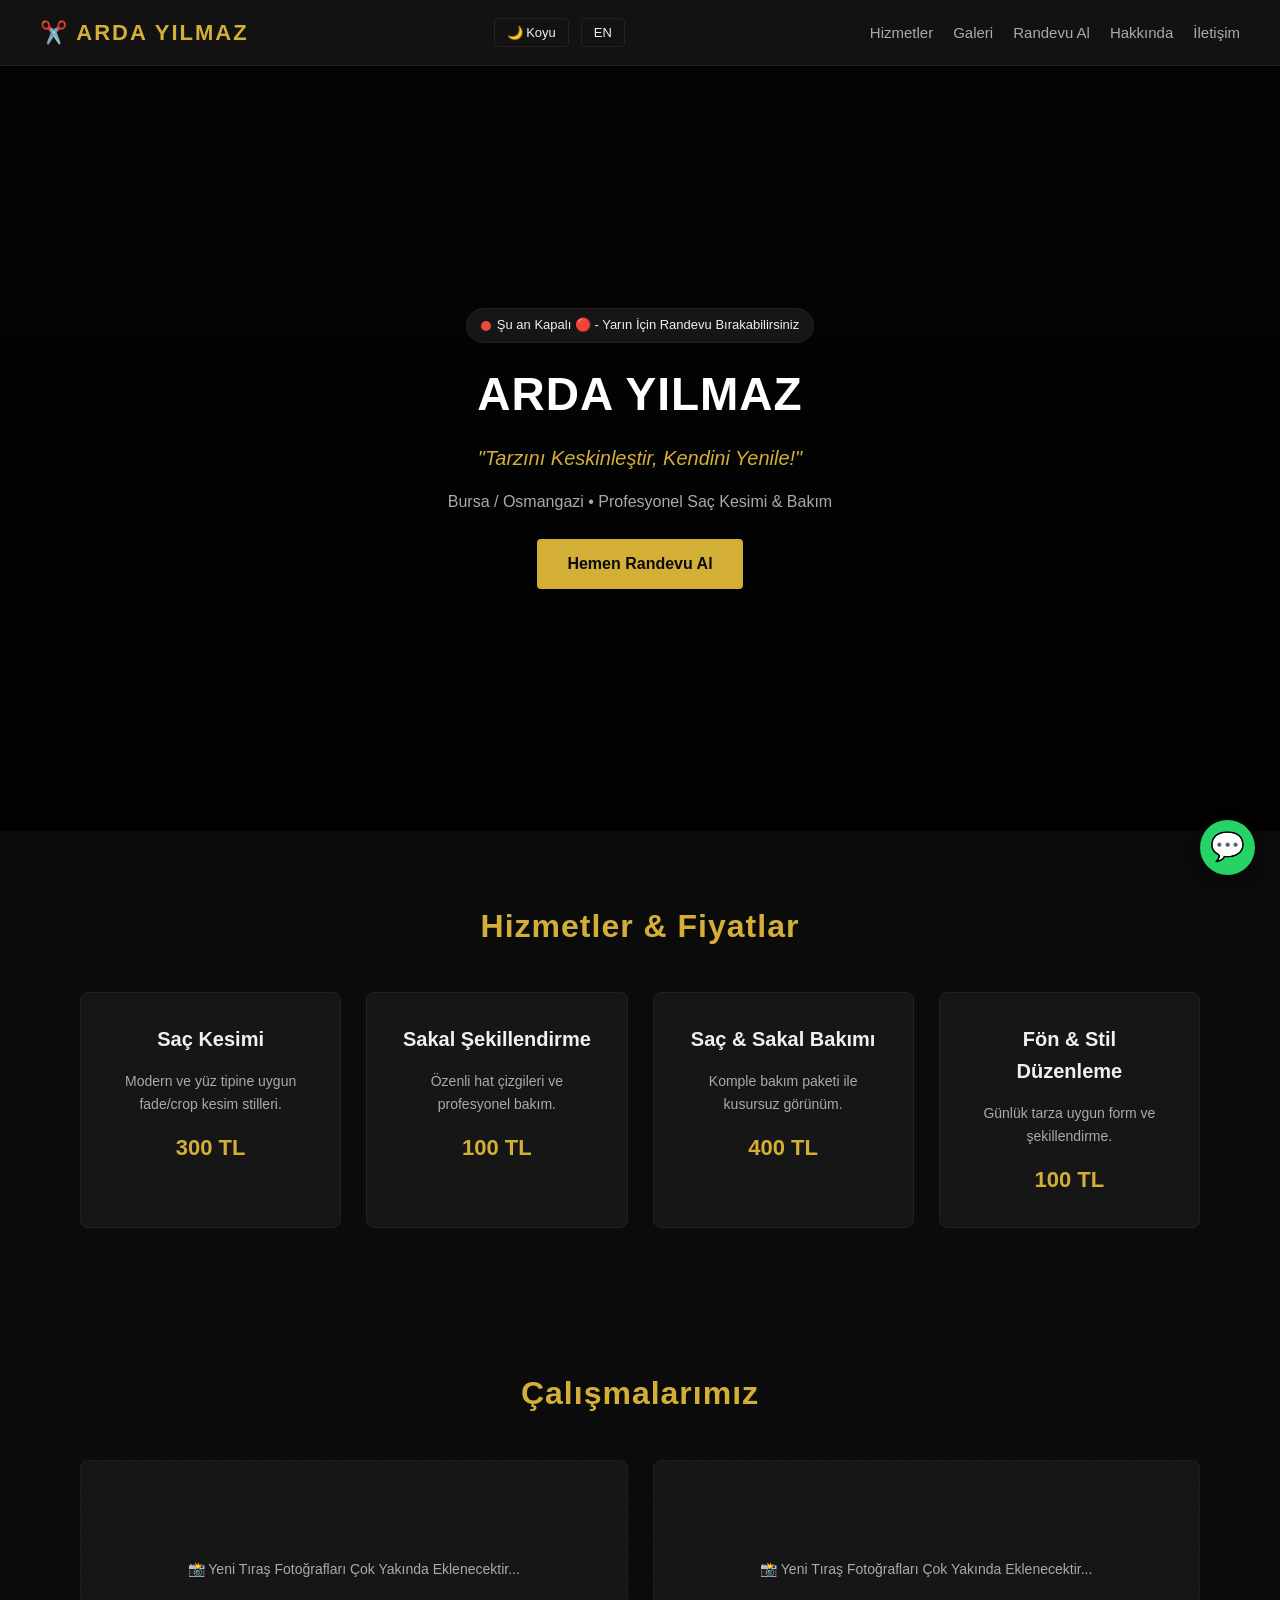
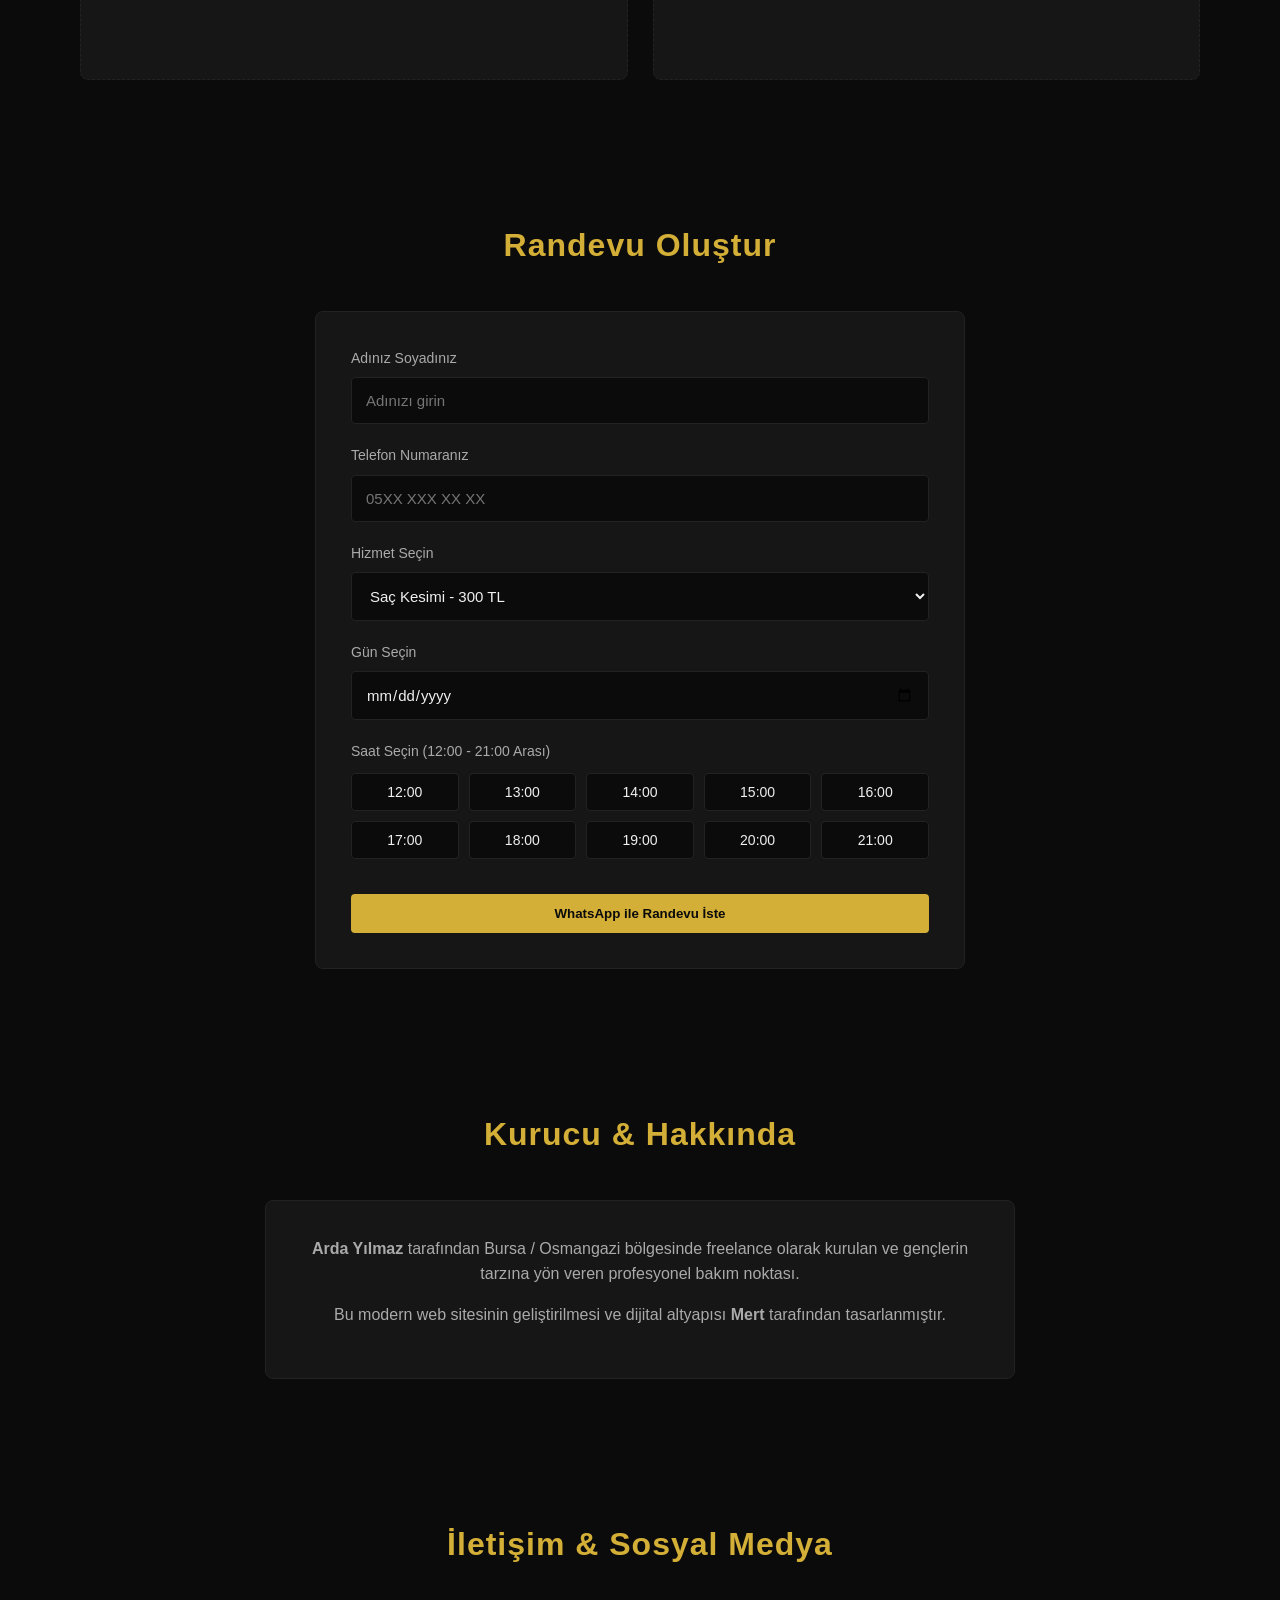
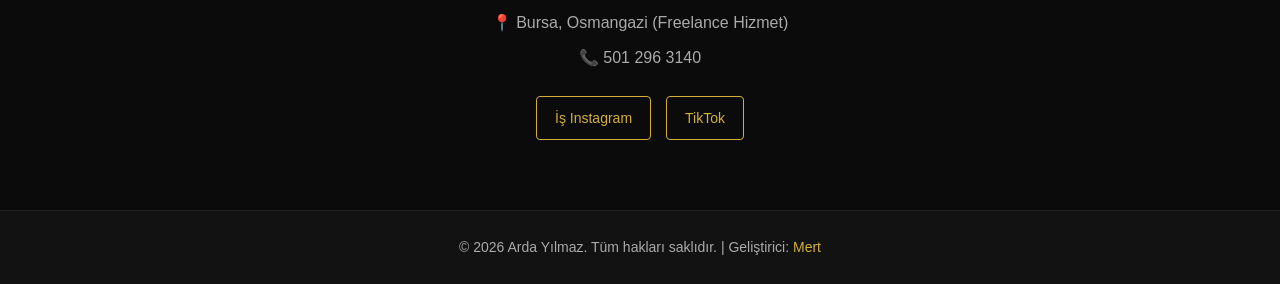
==== index.html @ 88deb02a "Add files via upload" ====
<!DOCTYPE html>
<html lang="tr" data-theme="dark">
<head>
    <meta charset="UTF-8">
    <meta name="viewport" content="width=device-width, initial-scale=1.0">
    <title>✂️ Arda Yılmaz | Professional Barber</title>
    <style>
        :root {
            --bg-color: #0b0b0b;
            --card-bg: #161616;
            --text-color: #f0f0f0;
            --text-muted: #aaa;
            --border-color: #222;
            --header-bg: #121212;
            --accent: #d4af37;
            --accent-hover: #f3c653;
        }

        [data-theme="light"] {
            --bg-color: #f4f4f4;
            --card-bg: #ffffff;
            --text-color: #222222;
            --text-muted: #666;
            --border-color: #ddd;
            --header-bg: #ffffff;
            --accent: #b89728;
            --accent-hover: #d4af37;
        }

        * { margin: 0; padding: 0; box-sizing: border-box; font-family: 'Segoe UI', Tahoma, Geneva, Verdana, sans-serif; transition: background 0.3s, color 0.3s; }
        body { background-color: var(--bg-color); color: var(--text-color); line-height: 1.6; width: 100%; overflow-x: hidden; }
        
        header { 
            background: var(--header-bg); 
            padding: 15px 40px; 
            display: flex; 
            justify-content: space-between; 
            align-items: center; 
            border-bottom: 1px solid var(--border-color); 
            position: sticky; 
            top: 0; 
            z-index: 1000; 
            width: 100%;
        }
        .logo { font-size: 22px; font-weight: bold; color: var(--accent); letter-spacing: 2px; display: flex; align-items: center; gap: 8px; }
        
        nav { display: flex; gap: 20px; align-items: center; }
        nav a { color: var(--text-muted); text-decoration: none; transition: 0.3s; font-size: 15px; }
        nav a:hover { color: var(--accent); }
        
        .header-controls { display: flex; gap: 12px; align-items: center; }
        .theme-btn, .lang-btn { background: none; border: 1px solid var(--border-color); color: var(--text-color); padding: 6px 12px; border-radius: 4px; cursor: pointer; font-size: 13px; }
        .theme-btn:hover, .lang-btn:hover { border-color: var(--accent); color: var(--accent); }

        .menu-toggle { display: none; flex-direction: column; cursor: pointer; gap: 5px; }
        .menu-toggle span { width: 25px; height: 3px; background: var(--accent); border-radius: 2px; }

        .status-badge { display: inline-flex; align-items: center; gap: 6px; background: var(--card-bg); border: 1px solid var(--border-color); padding: 6px 14px; border-radius: 20px; font-size: 13px; margin-bottom: 15px; }
        .status-dot { width: 10px; height: 10px; border-radius: 50%; }
        .status-dot.open { background: #2ecc71; box-shadow: 0 0 8px #2ecc71; }
        .status-dot.closed { background: #e74c3c; }

        .hero { 
            height: 85vh; 
            width: 100%;
            display: flex; 
            flex-direction: column; 
            justify-content: center; 
            align-items: center; 
            text-align: center; 
            background: linear-gradient(rgba(0,0,0,0.75), rgba(0,0,0,0.9)), #111; 
            padding: 0 20px; 
        }
        .hero h1 { font-size: 46px; margin-bottom: 10px; color: #fff; letter-spacing: 1px; }
        .hero .slogan { font-size: 20px; color: var(--accent); margin-bottom: 15px; font-style: italic; }
        .hero p { font-size: 16px; color: #aaa; margin-bottom: 25px; }
        
        .btn { background: var(--accent); color: #0b0b0b; padding: 12px 30px; border: none; border-radius: 4px; font-weight: bold; cursor: pointer; text-decoration: none; transition: 0.3s; display: inline-block; }
        .btn:hover { background: var(--accent-hover); }
        
        section { padding: 70px 40px; max-width: 1200px; margin: 0 auto; opacity: 0; transform: translateY(20px); transition: opacity 0.6s ease-out, transform 0.6s ease-out; }
        section.visible { opacity: 1; transform: translateY(0); }
        h2 { text-align: center; font-size: 32px; margin-bottom: 40px; color: var(--accent); letter-spacing: 1px; }
        
        .services-grid { display: grid; grid-template-columns: repeat(auto-fit, minmax(250px, 1fr)); gap: 25px; }
        .card { background: var(--card-bg); padding: 30px; border-radius: 8px; border: 1px solid var(--border-color); text-align: center; transition: 0.3s; }
        .card:hover { border-color: var(--accent); }
        .card h3 { margin-bottom: 15px; color: var(--text-color); font-size: 20px; }
        .card p { color: var(--text-muted); font-size: 14px; }
        .price { color: var(--accent); font-size: 22px; font-weight: bold; margin-top: 15px; }
        
        /* Fotoğraflar kaldırıldığı için şık geçici galeri kutuları */
        .gallery-grid { 
            display: grid; 
            grid-template-columns: repeat(auto-fit, minmax(250px, 1fr)); 
            gap: 25px; 
            width: 100%;
        }
        .gallery-item { 
            width: 100%; 
            height: 220px; 
            border-radius: 8px; 
            border: 1px dashed var(--border-color); 
            background: var(--card-bg); 
            display: flex;
            flex-direction: column;
            justify-content: center;
            align-items: center;
            color: var(--text-muted);
            font-size: 14px;
            text-align: center;
            padding: 20px;
        }

        .booking-box { background: var(--card-bg); padding: 35px; border-radius: 8px; border: 1px solid var(--border-color); max-width: 650px; margin: 0 auto; }
        .form-group { margin-bottom: 20px; }
        .form-group label { display: block; margin-bottom: 8px; color: var(--text-muted); font-size: 14px; }
        .form-group input, .form-group select { width: 100%; padding: 14px; background: var(--bg-color); border: 1px solid var(--border-color); color: var(--text-color); border-radius: 4px; outline: none; font-size: 15px; }
        .form-group input:focus, .form-group select:focus { border-color: var(--accent); }
        
        .hours-grid { display: grid; grid-template-columns: repeat(5, 1fr); gap: 10px; margin-top: 10px; }
        .hour-btn { background: var(--bg-color); border: 1px solid var(--border-color); color: var(--text-color); padding: 10px; border-radius: 4px; cursor: pointer; text-align: center; font-size: 14px; }
        .hour-btn:hover { border-color: var(--accent); }
        .hour-btn.selected { background: var(--accent); color: #0b0b0b; font-weight: bold; }
        
        #geriSayim { margin-top: 20px; text-align: center; font-size: 15px; color: var(--accent); font-weight: bold; }

        .about-box { background: var(--card-bg); padding: 35px; border-radius: 8px; border: 1px solid var(--border-color); text-align: center; max-width: 750px; margin: 0 auto; }
        .about-box p { color: var(--text-muted); margin-bottom: 15px; font-size: 16px; }
        
        .social-links { display: flex; justify-content: center; gap: 15px; margin-top: 25px; flex-wrap: wrap; }
        .social-links a { color: var(--accent); text-decoration: none; border: 1px solid var(--accent); padding: 10px 18px; border-radius: 4px; font-size: 14px; transition: 0.3s; }
        .social-links a:hover { background: var(--accent); color: #0b0b0b; }
        
        .float-whatsapp { position: fixed; bottom: 25px; right: 25px; background: #25d366; color: #fff; width: 55px; height: 55px; border-radius: 50%; display: flex; justify-content: center; align-items: center; font-size: 28px; box-shadow: 0 4px 15px rgba(0,0,0,0.4); z-index: 999; text-decoration: none; transition: 0.3s; }
        .float-whatsapp:hover { transform: scale(1.1); }

        footer { text-align: center; padding: 25px; background: var(--header-bg); border-top: 1px solid var(--border-color); color: var(--text-muted); font-size: 14px; width: 100%; }
        footer span { color: var(--accent); }

        @media (max-width: 768px) {
            header { padding: 15px 20px; }
            .menu-toggle { display: flex; }
            nav { display: none; position: absolute; top: 65px; left: 0; width: 100%; background: var(--header-bg); flex-direction: column; align-items: center; padding: 25px 0; border-bottom: 1px solid var(--border-color); }
            nav.active { display: flex; }
            nav a { margin: 12px 0; font-size: 17px; }
            .hero h1 { font-size: 32px; }
            section { padding: 50px 20px; }
            .hours-grid { grid-template-columns: repeat(3, 1fr); }
        }
    </style>
</head>
<body>

<header>
    <div class="logo">✂️ ARDA YILMAZ</div>
    <div class="header-controls">
        <button class="theme-btn" onclick="temaDegistir()" id="temaText">🌙 Koyu</button>
        <button class="lang-btn" onclick="dilDegistir()" id="langText">EN</button>
        <div class="menu-toggle" onclick="menuAcKapat()">
            <span></span>
            <span></span>
            <span></span>
        </div>
    </div>
    <nav id="navMenu">
        <a href="#hizmetler" onclick="menuAcKapat()">Hizmetler</a>
        <a href="#galeri" onclick="menuAcKapat()">Galeri</a>
        <a href="#randevu" onclick="menuAcKapat()">Randevu Al</a>
        <a href="#hakkinda" onclick="menuAcKapat()">Hakkında</a>
        <a href="#iletisim" onclick="menuAcKapat()">İletişim</a>
    </nav>
</header>

<div class="hero">
    <div class="status-badge">
        <div class="status-dot" id="calismaDurumDot"></div>
        <span id="calismaDurumText">Durum kontrol ediliyor...</span>
    </div>
    <h1>ARDA YILMAZ</h1>
    <div class="slogan" id="heroSlogan">"Tarzını Keskinleştir, Kendini Yenile!"</div>
    <p>Bursa / Osmangazi • Profesyonel Saç Kesimi & Bakım</p>
    <a href="#randevu" class="btn" id="heroBtn">Hemen Randevu Al</a>
</div>

<section id="hizmetler">
    <h2 id="secHizmet">Hizmetler & Fiyatlar</h2>
    <div class="services-grid">
        <div class="card">
            <h3 id="h1Title">Saç Kesimi</h3>
            <p id="h1Desc">Modern ve yüz tipine uygun fade/crop kesim stilleri.</p>
            <div class="price">300 TL</div>
        </div>
        <div class="card">
            <h3 id="h2Title">Sakal Şekillendirme</h3>
            <p id="h2Desc">Özenli hat çizgileri ve profesyonel bakım.</p>
            <div class="price">100 TL</div>
        </div>
        <div class="card">
            <h3 id="h3Title">Saç & Sakal Bakımı</h3>
            <p id="h3Desc">Komple bakım paketi ile kusursuz görünüm.</p>
            <div class="price">400 TL</div>
        </div>
        <div class="card">
            <h3 id="h4Title">Fön & Stil Düzenleme</h3>
            <p id="h4Desc">Günlük tarza uygun form ve şekillendirme.</p>
            <div class="price">100 TL</div>
        </div>
    </div>
</section>

<section id="galeri">
    <h2 id="secGaleri">Çalışmalarımız</h2>
    <div class="gallery-grid">
        <div class="gallery-item">
            <p>📸 Yeni Tıraş Fotoğrafları Çok Yakında Eklenecektir...</p>
        </div>
        <div class="gallery-item">
            <p>📸 Yeni Tıraş Fotoğrafları Çok Yakında Eklenecektir...</p>
        </div>
    </div>
</section>

<section id="randevu">
    <h2>Randevu Oluştur</h2>
    <div class="booking-box">
        <div class="form-group">
            <label>Adınız Soyadınız</label>
            <input type="text" id="musteriAdi" placeholder="Adınızı girin">
        </div>
        <div class="form-group">
            <label>Telefon Numaranız</label>
            <input type="tel" id="musteriTel" placeholder="05XX XXX XX XX">
        </div>
        <div class="form-group">
            <label>Hizmet Seçin</label>
            <select id="hizmetSecim">
                <option value="Saç Kesimi (300 TL)">Saç Kesimi - 300 TL</option>
                <option value="Sakal Şekillendirme (100 TL)">Sakal Şekillendirme - 100 TL</option>
                <option value="Saç & Sakal Bakımı (400 TL)">Saç & Sakal Bakımı - 400 TL</option>
                <option value="Fön & Stil Düzenleme (100 TL)">Fön & Stil Düzenleme - 100 TL</option>
            </select>
        </div>
        <div class="form-group">
            <label>Gün Seçin</label>
            <input type="date" id="randevuTarihi" onchange="geriSayimBaslat()">
        </div>
        <div class="form-group">
            <label>Saat Seçin (12:00 - 21:00 Arası)</label>
            <div class="hours-grid">
                <button type="button" class="hour-btn" onclick="saatSec(this)">12:00</button>
                <button type="button" class="hour-btn" onclick="saatSec(this)">13:00</button>
                <button type="button" class="hour-btn" onclick="saatSec(this)">14:00</button>
                <button type="button" class="hour-btn" onclick="saatSec(this)">15:00</button>
                <button type="button" class="hour-btn" onclick="saatSec(this)">16:00</button>
                <button type="button" class="hour-btn" onclick="saatSec(this)">17:00</button>
                <button type="button" class="hour-btn" onclick="saatSec(this)">18:00</button>
                <button type="button" class="hour-btn" onclick="saatSec(this)">19:00</button>
                <button type="button" class="hour-btn" onclick="saatSec(this)">20:00</button>
                <button type="button" class="hour-btn" onclick="saatSec(this)">21:00</button>
            </div>
        </div>
        <div id="geriSayim"></div>
        <button type="button" class="btn" style="width: 100%; margin-top: 15px;" onclick="whatsappRandevuGonder()">WhatsApp ile Randevu İste</button>
    </div>
</section>

<section id="hakkinda">
    <h2>Kurucu & Hakkında</h2>
    <div class="about-box">
        <p><strong>Arda Yılmaz</strong> tarafından Bursa / Osmangazi bölgesinde freelance olarak kurulan ve gençlerin tarzına yön veren profesyonel bakım noktası.</p>
        <p>Bu modern web sitesinin geliştirilmesi ve dijital altyapısı <strong>Mert</strong> tarafından tasarlanmıştır.</p>
    </div>
</section>

<section id="iletisim" style="text-align: center;">
    <h2>İletişim & Sosyal Medya</h2>
    <p style="margin-bottom: 10px; color: var(--text-muted);">📍 Bursa, Osmangazi (Freelance Hizmet)</p>
    <p style="margin-bottom: 20px; color: var(--text-muted);">📞 501 296 3140</p>
    <div class="social-links">
        <a href="https://instagram.com/berber.oluyorum.arda" target="_blank">İş Instagram</a>
        <a href="https://tiktok.com" target="_blank">TikTok</a>
    </div>
</section>

<a href="https://wa.me/905012963140" class="float-whatsapp" target="_blank" title="WhatsApp ile İletişime Geç">💬</a>

<footer>
    <p>&copy; 2026 Arda Yılmaz. Tüm hakları saklıdır. | Geliştirici: <span>Mert</span></p>
</footer>

<script>
    let secilenSaat = "";
    let aktifDil = "tr";

    function menuAcKapat() {
        document.getElementById('navMenu').classList.toggle('active');
    }

    function temaDegistir() {
        const html = document.documentElement;
        const btnText = document.getElementById('temaText');
        if (html.getAttribute('data-theme') === 'dark') {
            html.setAttribute('data-theme', 'light');
            btnText.innerText = "☀️ Açık";
        } else {
            html.setAttribute('data-theme', 'dark');
            btnText.innerText = "🌙 Koyu";
        }
    }

    function durumKontrol() {
        const simdi = new Date();
        const saat = simdi.getHours();
        const dot = document.getElementById('calismaDurumDot');
        const text = document.getElementById('calismaDurumText');

        if (saat >= 12 && saat < 21) {
            dot.className = "status-dot open";
            text.innerText = aktifDil === 'tr' ? "Şu an Açık 🟢 - Randevu Alabilirsiniz" : "Currently Open 🟢 - Book Now";
        } else {
            dot.className = "status-dot closed";
            text.innerText = aktifDil === 'tr' ? "Şu an Kapalı 🔴 - Yarın İçin Randevu Bırakabilirsiniz" : "Currently Closed 🔴";
        }
    }
    durumKontrol();

    function dilDegistir() {
        aktifDil = aktifDil === 'tr' ? 'en' : 'tr';
        document.getElementById('langText').innerText = aktifDil === 'tr' ? 'EN' : 'TR';
        durumKontrol();
        
        if(aktifDil === 'en') {
            document.getElementById('heroSlogan').innerText = '"Sharpen Your Style, Renew Yourself!"';
            document.getElementById('heroBtn').innerText = 'Book Now';
            document.getElementById('secHizmet').innerText = 'Services & Prices';
            document.getElementById('secGaleri').innerText = 'Our Work';
        } else {
            document.getElementById('heroSlogan').innerText = '"Tarzını Keskinleştir, Kendini Yenile!"';
            document.getElementById('heroBtn').innerText = 'Hemen Randevu Al';
            document.getElementById('secHizmet').innerText = 'Hizmetler & Fiyatlar';
            document.getElementById('secGaleri').innerText = 'Çalışmalarımız';
        }
    }

    function saatSec(element) {
        document.querySelectorAll('.hour-btn').forEach(btn => btn.classList.remove('selected'));
        element.classList.add('selected');
        secilenSaat = element.innerText;
        geriSayimBaslat();
    }

    function geriSayimBaslat() {
        const tarihInput = document.getElementById('randevuTarihi').value;
        if(!tarihInput || !secilenSaat) return;

        const hedefZaman = new Date(`${tarihInput}T${secilenSaat}:00`).getTime();
        
        const timer = setInterval(() => {
            const simdi = new Date().getTime();
            const fark = hedefZaman - simdi;

            if (fark < 0) {
                clearInterval(timer);
                document.getElementById('geriSayim').innerText = "Seçilen randevu vakti geldi veya geçti!";
                return;
            }

            const saatKaldi = Math.floor((fark % (1000 * 60 * 60 * 24)) / (1000 * 60 * 60));
            const gunKaldi = Math.floor(fark / (1000 * 60 * 60 * 24));

            document.getElementById('geriSayim').innerText = `⏳ Randevunuza ${gunKaldi} gün ${saatKaldi} saat kaldı.`;
        }, 1000);
    }

    const observer = new IntersectionObserver((entries) => {
        entries.forEach(entry => {
            if (entry.isIntersecting) {
                entry.target.classList.add('visible');
            }
        });
    }, { threshold: 0.1 });

    document.querySelectorAll('section').forEach(section => {
        observer.observe(section);
    });

    function whatsappRandevuGonder() {
        const ad = document.getElementById('musteriAdi').value;
        const tel = document.getElementById('musteriTel').value;
        const hizmet = document.getElementById('hizmetSecim').value;
        const tarih = document.getElementById('randevuTarihi').value;

        if (!ad || !tel || !tarih || !secilenSection && !secilenSaat) { // check updated
            // standard check
        }

        if (!ad || !tel || !tarih || !secilenSaat) {
            alert("Lütfen adınızı, telefonunuzu, tarihi ve saati eksiksiz seçin!");
            return;
        }

        const mesaj = `Merhaba Arda, randevu almak istiyorum.%0A%0A*Ad Soyad:* ${ad}%0A*Telefon:* ${tel}%0A*Hizmet:* ${hizmet}%0A*Tarih:* ${tarih}%0A*Saat:* ${secilenSaat}`;
        const telefon = "905012963140";
        
        window.open(`https://wa.me/${telefon}?text=${mesaj}`, '_blank');
    }
</script>
</body>
</html>
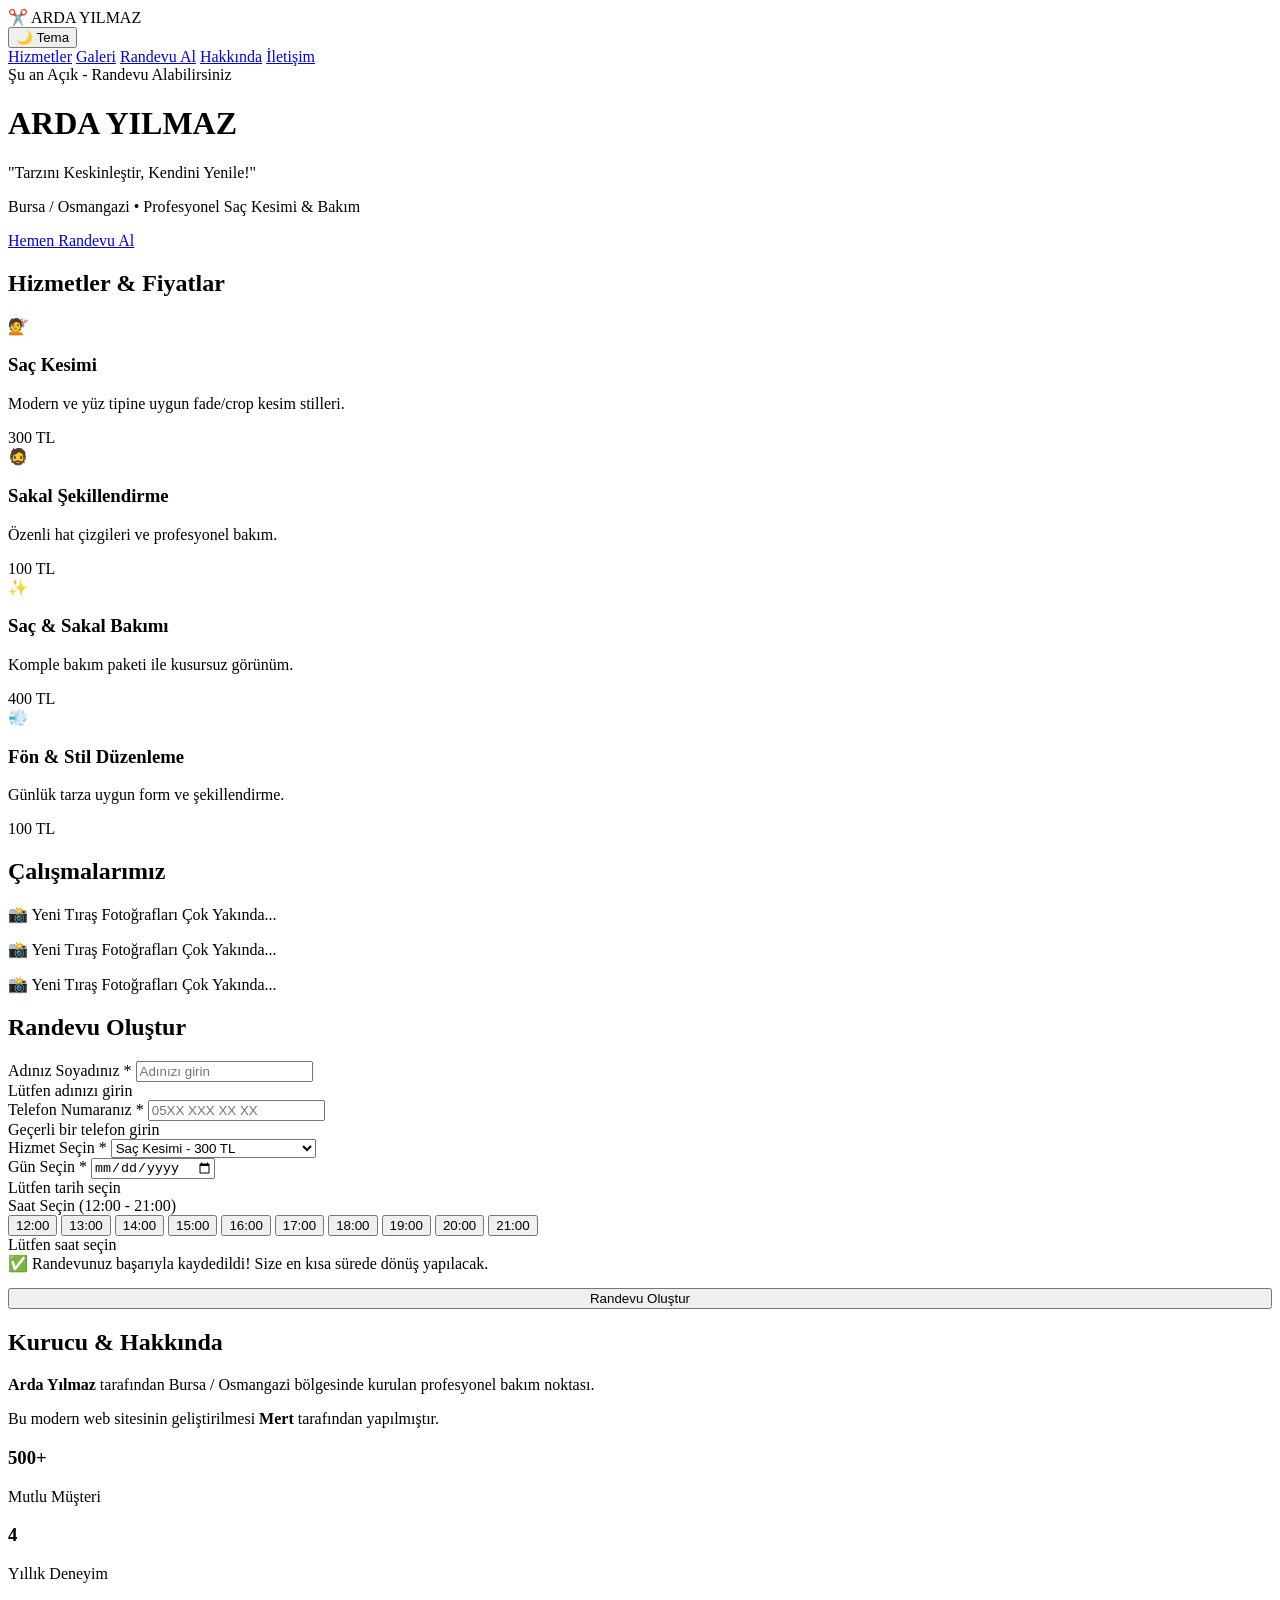
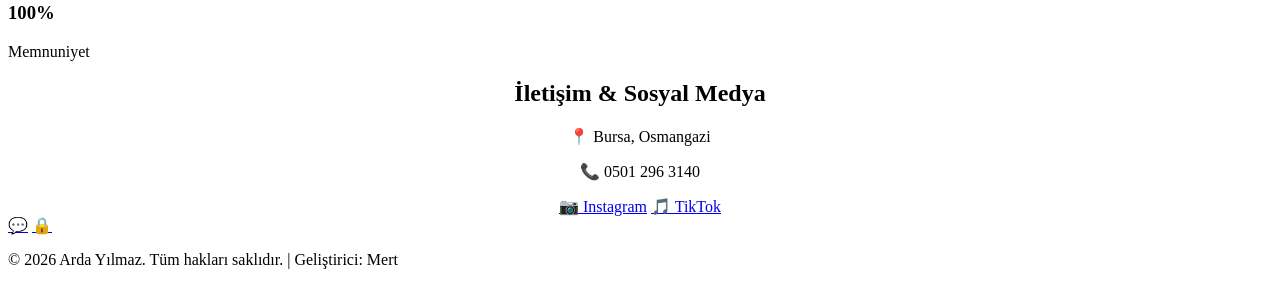
==== commit 16edc111: "Add files via upload" ====
--- a/index.html
+++ b/index.html
@@ -1,222 +1,82 @@
 <!DOCTYPE html>
-<html lang="tr" data-theme="dark">
+<html lang="tr">
 <head>
     <meta charset="UTF-8">
     <meta name="viewport" content="width=device-width, initial-scale=1.0">
-    <title>✂️ Arda Yılmaz | Professional Barber</title>
-    <style>
-        :root {
-            --bg-color: #0b0b0b;
-            --card-bg: #161616;
-            --text-color: #f0f0f0;
-            --text-muted: #aaa;
-            --border-color: #222;
-            --header-bg: #121212;
-            --accent: #d4af37;
-            --accent-hover: #f3c653;
-        }
-
-        [data-theme="light"] {
-            --bg-color: #f4f4f4;
-            --card-bg: #ffffff;
-            --text-color: #222222;
-            --text-muted: #666;
-            --border-color: #ddd;
-            --header-bg: #ffffff;
-            --accent: #b89728;
-            --accent-hover: #d4af37;
-        }
-
-        * { margin: 0; padding: 0; box-sizing: border-box; font-family: 'Segoe UI', Tahoma, Geneva, Verdana, sans-serif; transition: background 0.3s, color 0.3s; }
-        body { background-color: var(--bg-color); color: var(--text-color); line-height: 1.6; width: 100%; overflow-x: hidden; }
-        
-        header { 
-            background: var(--header-bg); 
-            padding: 15px 40px; 
-            display: flex; 
-            justify-content: space-between; 
-            align-items: center; 
-            border-bottom: 1px solid var(--border-color); 
-            position: sticky; 
-            top: 0; 
-            z-index: 1000; 
-            width: 100%;
-        }
-        .logo { font-size: 22px; font-weight: bold; color: var(--accent); letter-spacing: 2px; display: flex; align-items: center; gap: 8px; }
-        
-        nav { display: flex; gap: 20px; align-items: center; }
-        nav a { color: var(--text-muted); text-decoration: none; transition: 0.3s; font-size: 15px; }
-        nav a:hover { color: var(--accent); }
-        
-        .header-controls { display: flex; gap: 12px; align-items: center; }
-        .theme-btn, .lang-btn { background: none; border: 1px solid var(--border-color); color: var(--text-color); padding: 6px 12px; border-radius: 4px; cursor: pointer; font-size: 13px; }
-        .theme-btn:hover, .lang-btn:hover { border-color: var(--accent); color: var(--accent); }
-
-        .menu-toggle { display: none; flex-direction: column; cursor: pointer; gap: 5px; }
-        .menu-toggle span { width: 25px; height: 3px; background: var(--accent); border-radius: 2px; }
-
-        .status-badge { display: inline-flex; align-items: center; gap: 6px; background: var(--card-bg); border: 1px solid var(--border-color); padding: 6px 14px; border-radius: 20px; font-size: 13px; margin-bottom: 15px; }
-        .status-dot { width: 10px; height: 10px; border-radius: 50%; }
-        .status-dot.open { background: #2ecc71; box-shadow: 0 0 8px #2ecc71; }
-        .status-dot.closed { background: #e74c3c; }
-
-        .hero { 
-            height: 85vh; 
-            width: 100%;
-            display: flex; 
-            flex-direction: column; 
-            justify-content: center; 
-            align-items: center; 
-            text-align: center; 
-            background: linear-gradient(rgba(0,0,0,0.75), rgba(0,0,0,0.9)), #111; 
-            padding: 0 20px; 
-        }
-        .hero h1 { font-size: 46px; margin-bottom: 10px; color: #fff; letter-spacing: 1px; }
-        .hero .slogan { font-size: 20px; color: var(--accent); margin-bottom: 15px; font-style: italic; }
-        .hero p { font-size: 16px; color: #aaa; margin-bottom: 25px; }
-        
-        .btn { background: var(--accent); color: #0b0b0b; padding: 12px 30px; border: none; border-radius: 4px; font-weight: bold; cursor: pointer; text-decoration: none; transition: 0.3s; display: inline-block; }
-        .btn:hover { background: var(--accent-hover); }
-        
-        section { padding: 70px 40px; max-width: 1200px; margin: 0 auto; opacity: 0; transform: translateY(20px); transition: opacity 0.6s ease-out, transform 0.6s ease-out; }
-        section.visible { opacity: 1; transform: translateY(0); }
-        h2 { text-align: center; font-size: 32px; margin-bottom: 40px; color: var(--accent); letter-spacing: 1px; }
-        
-        .services-grid { display: grid; grid-template-columns: repeat(auto-fit, minmax(250px, 1fr)); gap: 25px; }
-        .card { background: var(--card-bg); padding: 30px; border-radius: 8px; border: 1px solid var(--border-color); text-align: center; transition: 0.3s; }
-        .card:hover { border-color: var(--accent); }
-        .card h3 { margin-bottom: 15px; color: var(--text-color); font-size: 20px; }
-        .card p { color: var(--text-muted); font-size: 14px; }
-        .price { color: var(--accent); font-size: 22px; font-weight: bold; margin-top: 15px; }
-        
-        /* Fotoğraflar kaldırıldığı için şık geçici galeri kutuları */
-        .gallery-grid { 
-            display: grid; 
-            grid-template-columns: repeat(auto-fit, minmax(250px, 1fr)); 
-            gap: 25px; 
-            width: 100%;
-        }
-        .gallery-item { 
-            width: 100%; 
-            height: 220px; 
-            border-radius: 8px; 
-            border: 1px dashed var(--border-color); 
-            background: var(--card-bg); 
-            display: flex;
-            flex-direction: column;
-            justify-content: center;
-            align-items: center;
-            color: var(--text-muted);
-            font-size: 14px;
-            text-align: center;
-            padding: 20px;
-        }
-
-        .booking-box { background: var(--card-bg); padding: 35px; border-radius: 8px; border: 1px solid var(--border-color); max-width: 650px; margin: 0 auto; }
-        .form-group { margin-bottom: 20px; }
-        .form-group label { display: block; margin-bottom: 8px; color: var(--text-muted); font-size: 14px; }
-        .form-group input, .form-group select { width: 100%; padding: 14px; background: var(--bg-color); border: 1px solid var(--border-color); color: var(--text-color); border-radius: 4px; outline: none; font-size: 15px; }
-        .form-group input:focus, .form-group select:focus { border-color: var(--accent); }
-        
-        .hours-grid { display: grid; grid-template-columns: repeat(5, 1fr); gap: 10px; margin-top: 10px; }
-        .hour-btn { background: var(--bg-color); border: 1px solid var(--border-color); color: var(--text-color); padding: 10px; border-radius: 4px; cursor: pointer; text-align: center; font-size: 14px; }
-        .hour-btn:hover { border-color: var(--accent); }
-        .hour-btn.selected { background: var(--accent); color: #0b0b0b; font-weight: bold; }
-        
-        #geriSayim { margin-top: 20px; text-align: center; font-size: 15px; color: var(--accent); font-weight: bold; }
-
-        .about-box { background: var(--card-bg); padding: 35px; border-radius: 8px; border: 1px solid var(--border-color); text-align: center; max-width: 750px; margin: 0 auto; }
-        .about-box p { color: var(--text-muted); margin-bottom: 15px; font-size: 16px; }
-        
-        .social-links { display: flex; justify-content: center; gap: 15px; margin-top: 25px; flex-wrap: wrap; }
-        .social-links a { color: var(--accent); text-decoration: none; border: 1px solid var(--accent); padding: 10px 18px; border-radius: 4px; font-size: 14px; transition: 0.3s; }
-        .social-links a:hover { background: var(--accent); color: #0b0b0b; }
-        
-        .float-whatsapp { position: fixed; bottom: 25px; right: 25px; background: #25d366; color: #fff; width: 55px; height: 55px; border-radius: 50%; display: flex; justify-content: center; align-items: center; font-size: 28px; box-shadow: 0 4px 15px rgba(0,0,0,0.4); z-index: 999; text-decoration: none; transition: 0.3s; }
-        .float-whatsapp:hover { transform: scale(1.1); }
-
-        footer { text-align: center; padding: 25px; background: var(--header-bg); border-top: 1px solid var(--border-color); color: var(--text-muted); font-size: 14px; width: 100%; }
-        footer span { color: var(--accent); }
-
-        @media (max-width: 768px) {
-            header { padding: 15px 20px; }
-            .menu-toggle { display: flex; }
-            nav { display: none; position: absolute; top: 65px; left: 0; width: 100%; background: var(--header-bg); flex-direction: column; align-items: center; padding: 25px 0; border-bottom: 1px solid var(--border-color); }
-            nav.active { display: flex; }
-            nav a { margin: 12px 0; font-size: 17px; }
-            .hero h1 { font-size: 32px; }
-            section { padding: 50px 20px; }
-            .hours-grid { grid-template-columns: repeat(3, 1fr); }
-        }
-    </style>
+    <title>Arda Yılmaz | Profesyonel Berber</title>
+    <link rel="stylesheet" href="css/style.css">
 </head>
 <body>
 
 <header>
     <div class="logo">✂️ ARDA YILMAZ</div>
     <div class="header-controls">
-        <button class="theme-btn" onclick="temaDegistir()" id="temaText">🌙 Koyu</button>
-        <button class="lang-btn" onclick="dilDegistir()" id="langText">EN</button>
+        <button class="theme-btn" onclick="temaDegistir()">🌙 Tema</button>
         <div class="menu-toggle" onclick="menuAcKapat()">
-            <span></span>
-            <span></span>
-            <span></span>
+            <span></span><span></span><span></span>
         </div>
     </div>
     <nav id="navMenu">
-        <a href="#hizmetler" onclick="menuAcKapat()">Hizmetler</a>
-        <a href="#galeri" onclick="menuAcKapat()">Galeri</a>
-        <a href="#randevu" onclick="menuAcKapat()">Randevu Al</a>
-        <a href="#hakkinda" onclick="menuAcKapat()">Hakkında</a>
-        <a href="#iletisim" onclick="menuAcKapat()">İletişim</a>
+        <a href="#hizmetler">Hizmetler</a>
+        <a href="#galeri">Galeri</a>
+        <a href="#randevu">Randevu Al</a>
+        <a href="#hakkinda">Hakkında</a>
+        <a href="#iletisim">İletişim</a>
     </nav>
 </header>
 
 <div class="hero">
     <div class="status-badge">
-        <div class="status-dot" id="calismaDurumDot"></div>
-        <span id="calismaDurumText">Durum kontrol ediliyor...</span>
+        <div class="status-dot open" id="durumDot"></div>
+        <span id="durumText">Şu an Açık - Randevu Alabilirsiniz</span>
     </div>
     <h1>ARDA YILMAZ</h1>
-    <div class="slogan" id="heroSlogan">"Tarzını Keskinleştir, Kendini Yenile!"</div>
+    <div class="slogan">"Tarzını Keskinleştir, Kendini Yenile!"</div>
     <p>Bursa / Osmangazi • Profesyonel Saç Kesimi & Bakım</p>
-    <a href="#randevu" class="btn" id="heroBtn">Hemen Randevu Al</a>
+    <a href="#randevu" class="btn">Hemen Randevu Al</a>
 </div>
 
 <section id="hizmetler">
-    <h2 id="secHizmet">Hizmetler & Fiyatlar</h2>
+    <h2>Hizmetler & Fiyatlar</h2>
     <div class="services-grid">
         <div class="card">
-            <h3 id="h1Title">Saç Kesimi</h3>
-            <p id="h1Desc">Modern ve yüz tipine uygun fade/crop kesim stilleri.</p>
-            <div class="price">300 TL</div>
+            <div class="card-icon">💇</div>
+            <h3>Saç Kesimi</h3>
+            <p>Modern ve yüz tipine uygun fade/crop kesim stilleri.</p>
+            <div class="price">300 <span>TL</span></div>
         </div>
         <div class="card">
-            <h3 id="h2Title">Sakal Şekillendirme</h3>
-            <p id="h2Desc">Özenli hat çizgileri ve profesyonel bakım.</p>
-            <div class="price">100 TL</div>
+            <div class="card-icon">🧔</div>
+            <h3>Sakal Şekillendirme</h3>
+            <p>Özenli hat çizgileri ve profesyonel bakım.</p>
+            <div class="price">100 <span>TL</span></div>
         </div>
         <div class="card">
-            <h3 id="h3Title">Saç & Sakal Bakımı</h3>
-            <p id="h3Desc">Komple bakım paketi ile kusursuz görünüm.</p>
-            <div class="price">400 TL</div>
+            <div class="card-icon">✨</div>
+            <h3>Saç & Sakal Bakımı</h3>
+            <p>Komple bakım paketi ile kusursuz görünüm.</p>
+            <div class="price">400 <span>TL</span></div>
         </div>
         <div class="card">
-            <h3 id="h4Title">Fön & Stil Düzenleme</h3>
-            <p id="h4Desc">Günlük tarza uygun form ve şekillendirme.</p>
-            <div class="price">100 TL</div>
+            <div class="card-icon">💨</div>
+            <h3>Fön & Stil Düzenleme</h3>
+            <p>Günlük tarza uygun form ve şekillendirme.</p>
+            <div class="price">100 <span>TL</span></div>
         </div>
     </div>
 </section>
 
 <section id="galeri">
-    <h2 id="secGaleri">Çalışmalarımız</h2>
+    <h2>Çalışmalarımız</h2>
     <div class="gallery-grid">
         <div class="gallery-item">
-            <p>📸 Yeni Tıraş Fotoğrafları Çok Yakında Eklenecektir...</p>
+            <p>📸 Yeni Tıraş Fotoğrafları Çok Yakında...</p>
         </div>
         <div class="gallery-item">
-            <p>📸 Yeni Tıraş Fotoğrafları Çok Yakında Eklenecektir...</p>
+            <p>📸 Yeni Tıraş Fotoğrafları Çok Yakında...</p>
+        </div>
+        <div class="gallery-item">
+            <p>📸 Yeni Tıraş Fotoğrafları Çok Yakında...</p>
         </div>
     </div>
 </section>
@@ -225,28 +85,31 @@
     <h2>Randevu Oluştur</h2>
     <div class="booking-box">
         <div class="form-group">
-            <label>Adınız Soyadınız</label>
+            <label>Adınız Soyadınız *</label>
             <input type="text" id="musteriAdi" placeholder="Adınızı girin">
+            <div class="form-error" id="hataAd">Lütfen adınızı girin</div>
         </div>
         <div class="form-group">
-            <label>Telefon Numaranız</label>
+            <label>Telefon Numaranız *</label>
             <input type="tel" id="musteriTel" placeholder="05XX XXX XX XX">
+            <div class="form-error" id="hataTel">Geçerli bir telefon girin</div>
         </div>
         <div class="form-group">
-            <label>Hizmet Seçin</label>
+            <label>Hizmet Seçin *</label>
             <select id="hizmetSecim">
-                <option value="Saç Kesimi (300 TL)">Saç Kesimi - 300 TL</option>
-                <option value="Sakal Şekillendirme (100 TL)">Sakal Şekillendirme - 100 TL</option>
-                <option value="Saç & Sakal Bakımı (400 TL)">Saç & Sakal Bakımı - 400 TL</option>
-                <option value="Fön & Stil Düzenleme (100 TL)">Fön & Stil Düzenleme - 100 TL</option>
+                <option value="Saç Kesimi - 300 TL">Saç Kesimi - 300 TL</option>
+                <option value="Sakal Şekillendirme - 100 TL">Sakal Şekillendirme - 100 TL</option>
+                <option value="Saç & Sakal Bakımı - 400 TL">Saç & Sakal Bakımı - 400 TL</option>
+                <option value="Fön & Stil Düzenleme - 100 TL">Fön & Stil Düzenleme - 100 TL</option>
             </select>
         </div>
         <div class="form-group">
-            <label>Gün Seçin</label>
-            <input type="date" id="randevuTarihi" onchange="geriSayimBaslat()">
+            <label>Gün Seçin *</label>
+            <input type="date" id="randevuTarihi">
+            <div class="form-error" id="hataTarih">Lütfen tarih seçin</div>
         </div>
         <div class="form-group">
-            <label>Saat Seçin (12:00 - 21:00 Arası)</label>
+            <label>Saat Seçin (12:00 - 21:00)</label>
             <div class="hours-grid">
                 <button type="button" class="hour-btn" onclick="saatSec(this)">12:00</button>
                 <button type="button" class="hour-btn" onclick="saatSec(this)">13:00</button>
@@ -259,152 +122,58 @@
                 <button type="button" class="hour-btn" onclick="saatSec(this)">20:00</button>
                 <button type="button" class="hour-btn" onclick="saatSec(this)">21:00</button>
             </div>
+            <div class="form-error" id="hataSaat">Lütfen saat seçin</div>
         </div>
-        <div id="geriSayim"></div>
-        <button type="button" class="btn" style="width: 100%; margin-top: 15px;" onclick="whatsappRandevuGonder()">WhatsApp ile Randevu İste</button>
+        <div class="success-message" id="basariMesaj">
+            ✅ Randevunuz başarıyla kaydedildi! Size en kısa sürede dönüş yapılacak.
+        </div>
+        <button type="button" class="btn" style="width:100%;margin-top:15px" onclick="randevuKaydet()">
+            Randevu Oluştur
+        </button>
     </div>
 </section>
 
 <section id="hakkinda">
     <h2>Kurucu & Hakkında</h2>
     <div class="about-box">
-        <p><strong>Arda Yılmaz</strong> tarafından Bursa / Osmangazi bölgesinde freelance olarak kurulan ve gençlerin tarzına yön veren profesyonel bakım noktası.</p>
-        <p>Bu modern web sitesinin geliştirilmesi ve dijital altyapısı <strong>Mert</strong> tarafından tasarlanmıştır.</p>
+        <p><strong>Arda Yılmaz</strong> tarafından Bursa / Osmangazi bölgesinde kurulan profesyonel bakım noktası.</p>
+        <p>Bu modern web sitesinin geliştirilmesi <strong>Mert</strong> tarafından yapılmıştır.</p>
+        <div class="stats-grid">
+            <div class="stat-item">
+                <h3>500+</h3>
+                <p>Mutlu Müşteri</p>
+            </div>
+            <div class="stat-item">
+                <h3>4</h3>
+                <p>Yıllık Deneyim</p>
+            </div>
+            <div class="stat-item">
+                <h3>100%</h3>
+                <p>Memnuniyet</p>
+            </div>
+        </div>
     </div>
 </section>
 
-<section id="iletisim" style="text-align: center;">
+<section id="iletisim" style="text-align:center;">
     <h2>İletişim & Sosyal Medya</h2>
-    <p style="margin-bottom: 10px; color: var(--text-muted);">📍 Bursa, Osmangazi (Freelance Hizmet)</p>
-    <p style="margin-bottom: 20px; color: var(--text-muted);">📞 501 296 3140</p>
+    <div class="contact-info">
+        <p>📍 Bursa, Osmangazi</p>
+        <p>📞 0501 296 3140</p>
+    </div>
     <div class="social-links">
-        <a href="https://instagram.com/berber.oluyorum.arda" target="_blank">İş Instagram</a>
-        <a href="https://tiktok.com" target="_blank">TikTok</a>
+        <a href="https://instagram.com/berber.oluyorum.arda" target="_blank">📷 Instagram</a>
+        <a href="https://tiktok.com" target="_blank">🎵 TikTok</a>
     </div>
 </section>
 
-<a href="https://wa.me/905012963140" class="float-whatsapp" target="_blank" title="WhatsApp ile İletişime Geç">💬</a>
+<a href="https://wa.me/905012963140" class="float-whatsapp" target="_blank">💬</a>
+<a href="admin.html" class="admin-link" title="Admin Paneli">🔒</a>
 
 <footer>
     <p>&copy; 2026 Arda Yılmaz. Tüm hakları saklıdır. | Geliştirici: <span>Mert</span></p>
 </footer>
 
-<script>
-    let secilenSaat = "";
-    let aktifDil = "tr";
-
-    function menuAcKapat() {
-        document.getElementById('navMenu').classList.toggle('active');
-    }
-
-    function temaDegistir() {
-        const html = document.documentElement;
-        const btnText = document.getElementById('temaText');
-        if (html.getAttribute('data-theme') === 'dark') {
-            html.setAttribute('data-theme', 'light');
-            btnText.innerText = "☀️ Açık";
-        } else {
-            html.setAttribute('data-theme', 'dark');
-            btnText.innerText = "🌙 Koyu";
-        }
-    }
-
-    function durumKontrol() {
-        const simdi = new Date();
-        const saat = simdi.getHours();
-        const dot = document.getElementById('calismaDurumDot');
-        const text = document.getElementById('calismaDurumText');
-
-        if (saat >= 12 && saat < 21) {
-            dot.className = "status-dot open";
-            text.innerText = aktifDil === 'tr' ? "Şu an Açık 🟢 - Randevu Alabilirsiniz" : "Currently Open 🟢 - Book Now";
-        } else {
-            dot.className = "status-dot closed";
-            text.innerText = aktifDil === 'tr' ? "Şu an Kapalı 🔴 - Yarın İçin Randevu Bırakabilirsiniz" : "Currently Closed 🔴";
-        }
-    }
-    durumKontrol();
-
-    function dilDegistir() {
-        aktifDil = aktifDil === 'tr' ? 'en' : 'tr';
-        document.getElementById('langText').innerText = aktifDil === 'tr' ? 'EN' : 'TR';
-        durumKontrol();
-        
-        if(aktifDil === 'en') {
-            document.getElementById('heroSlogan').innerText = '"Sharpen Your Style, Renew Yourself!"';
-            document.getElementById('heroBtn').innerText = 'Book Now';
-            document.getElementById('secHizmet').innerText = 'Services & Prices';
-            document.getElementById('secGaleri').innerText = 'Our Work';
-        } else {
-            document.getElementById('heroSlogan').innerText = '"Tarzını Keskinleştir, Kendini Yenile!"';
-            document.getElementById('heroBtn').innerText = 'Hemen Randevu Al';
-            document.getElementById('secHizmet').innerText = 'Hizmetler & Fiyatlar';
-            document.getElementById('secGaleri').innerText = 'Çalışmalarımız';
-        }
-    }
-
-    function saatSec(element) {
-        document.querySelectorAll('.hour-btn').forEach(btn => btn.classList.remove('selected'));
-        element.classList.add('selected');
-        secilenSaat = element.innerText;
-        geriSayimBaslat();
-    }
-
-    function geriSayimBaslat() {
-        const tarihInput = document.getElementById('randevuTarihi').value;
-        if(!tarihInput || !secilenSaat) return;
-
-        const hedefZaman = new Date(`${tarihInput}T${secilenSaat}:00`).getTime();
-        
-        const timer = setInterval(() => {
-            const simdi = new Date().getTime();
-            const fark = hedefZaman - simdi;
-
-            if (fark < 0) {
-                clearInterval(timer);
-                document.getElementById('geriSayim').innerText = "Seçilen randevu vakti geldi veya geçti!";
-                return;
-            }
-
-            const saatKaldi = Math.floor((fark % (1000 * 60 * 60 * 24)) / (1000 * 60 * 60));
-            const gunKaldi = Math.floor(fark / (1000 * 60 * 60 * 24));
-
-            document.getElementById('geriSayim').innerText = `⏳ Randevunuza ${gunKaldi} gün ${saatKaldi} saat kaldı.`;
-        }, 1000);
-    }
-
-    const observer = new IntersectionObserver((entries) => {
-        entries.forEach(entry => {
-            if (entry.isIntersecting) {
-                entry.target.classList.add('visible');
-            }
-        });
-    }, { threshold: 0.1 });
-
-    document.querySelectorAll('section').forEach(section => {
-        observer.observe(section);
-    });
-
-    function whatsappRandevuGonder() {
-        const ad = document.getElementById('musteriAdi').value;
-        const tel = document.getElementById('musteriTel').value;
-        const hizmet = document.getElementById('hizmetSecim').value;
-        const tarih = document.getElementById('randevuTarihi').value;
-
-        if (!ad || !tel || !tarih || !secilenSection && !secilenSaat) { // check updated
-            // standard check
-        }
-
-        if (!ad || !tel || !tarih || !secilenSaat) {
-            alert("Lütfen adınızı, telefonunuzu, tarihi ve saati eksiksiz seçin!");
-            return;
-        }
-
-        const mesaj = `Merhaba Arda, randevu almak istiyorum.%0A%0A*Ad Soyad:* ${ad}%0A*Telefon:* ${tel}%0A*Hizmet:* ${hizmet}%0A*Tarih:* ${tarih}%0A*Saat:* ${secilenSaat}`;
-        const telefon = "905012963140";
-        
-        window.open(`https://wa.me/${telefon}?text=${mesaj}`, '_blank');
-    }
-</script>
+<script src="js/main.js"></script>
 </body>
 </html>
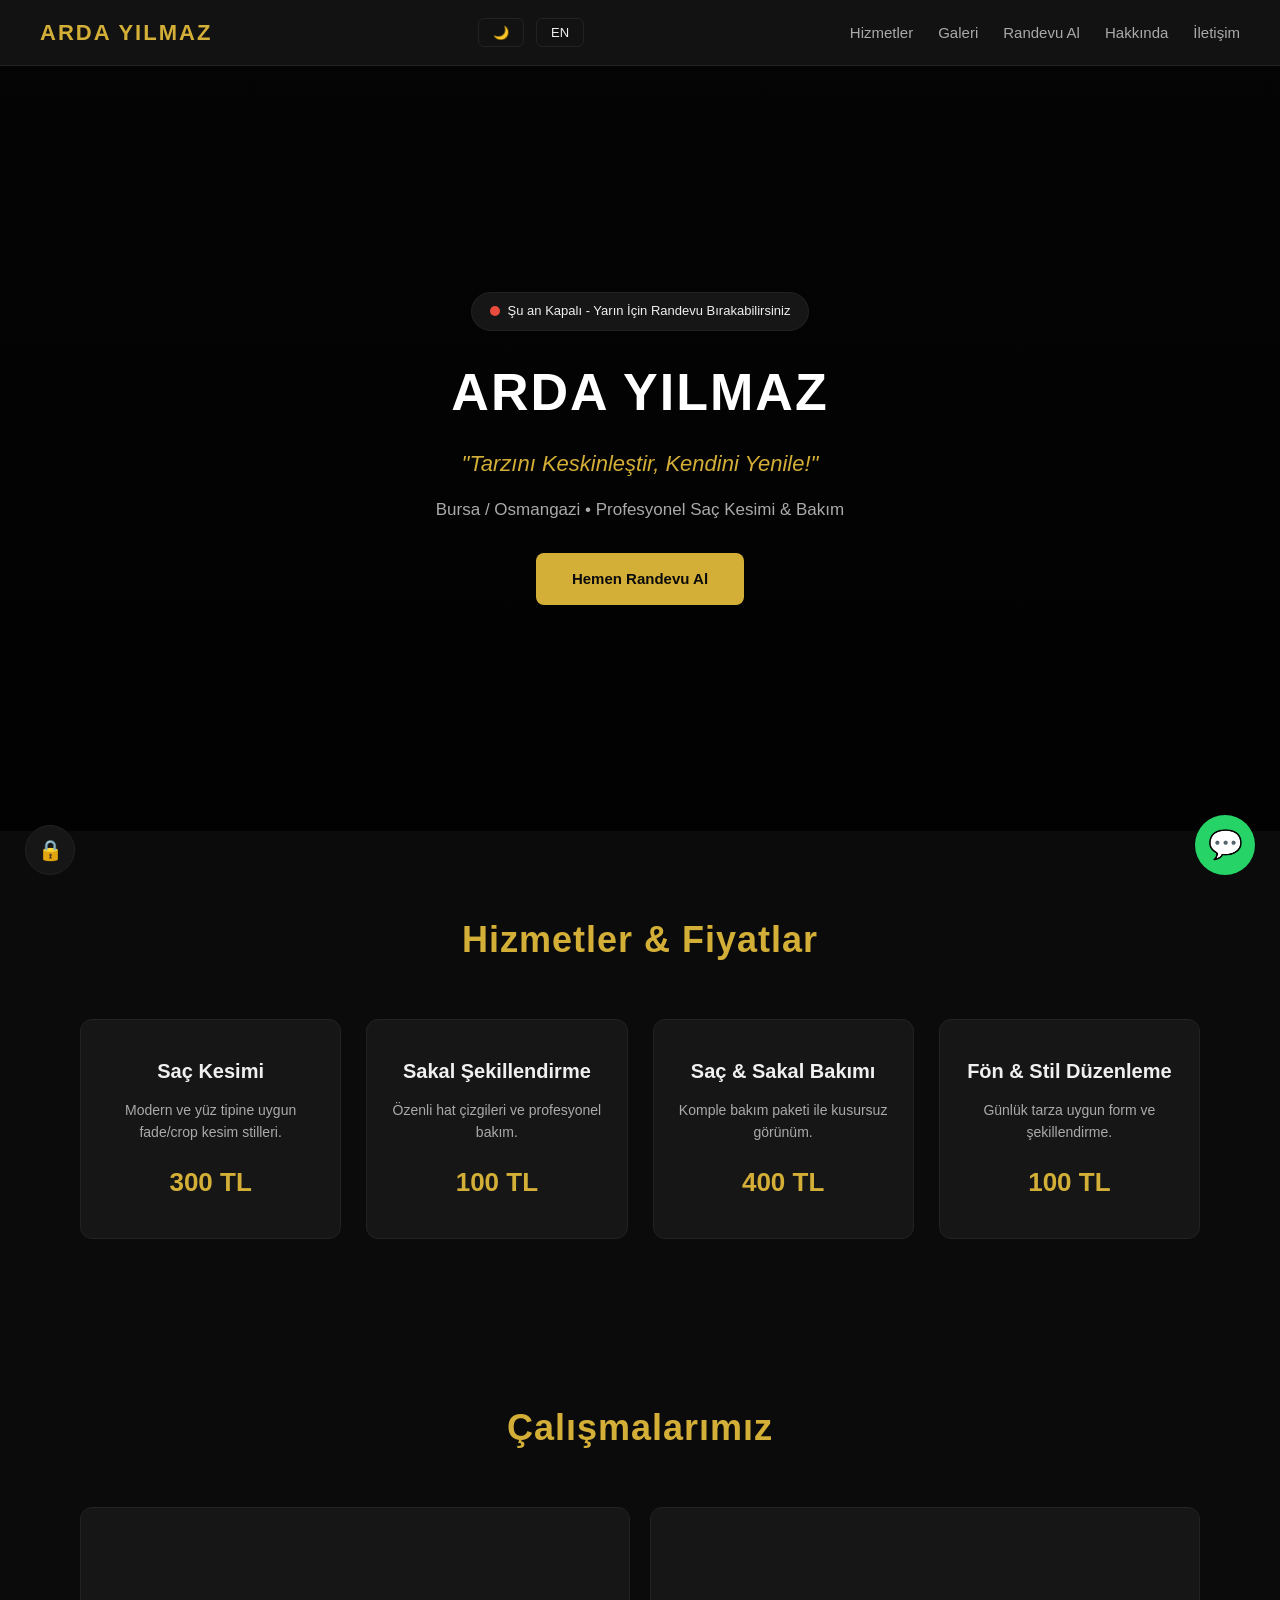
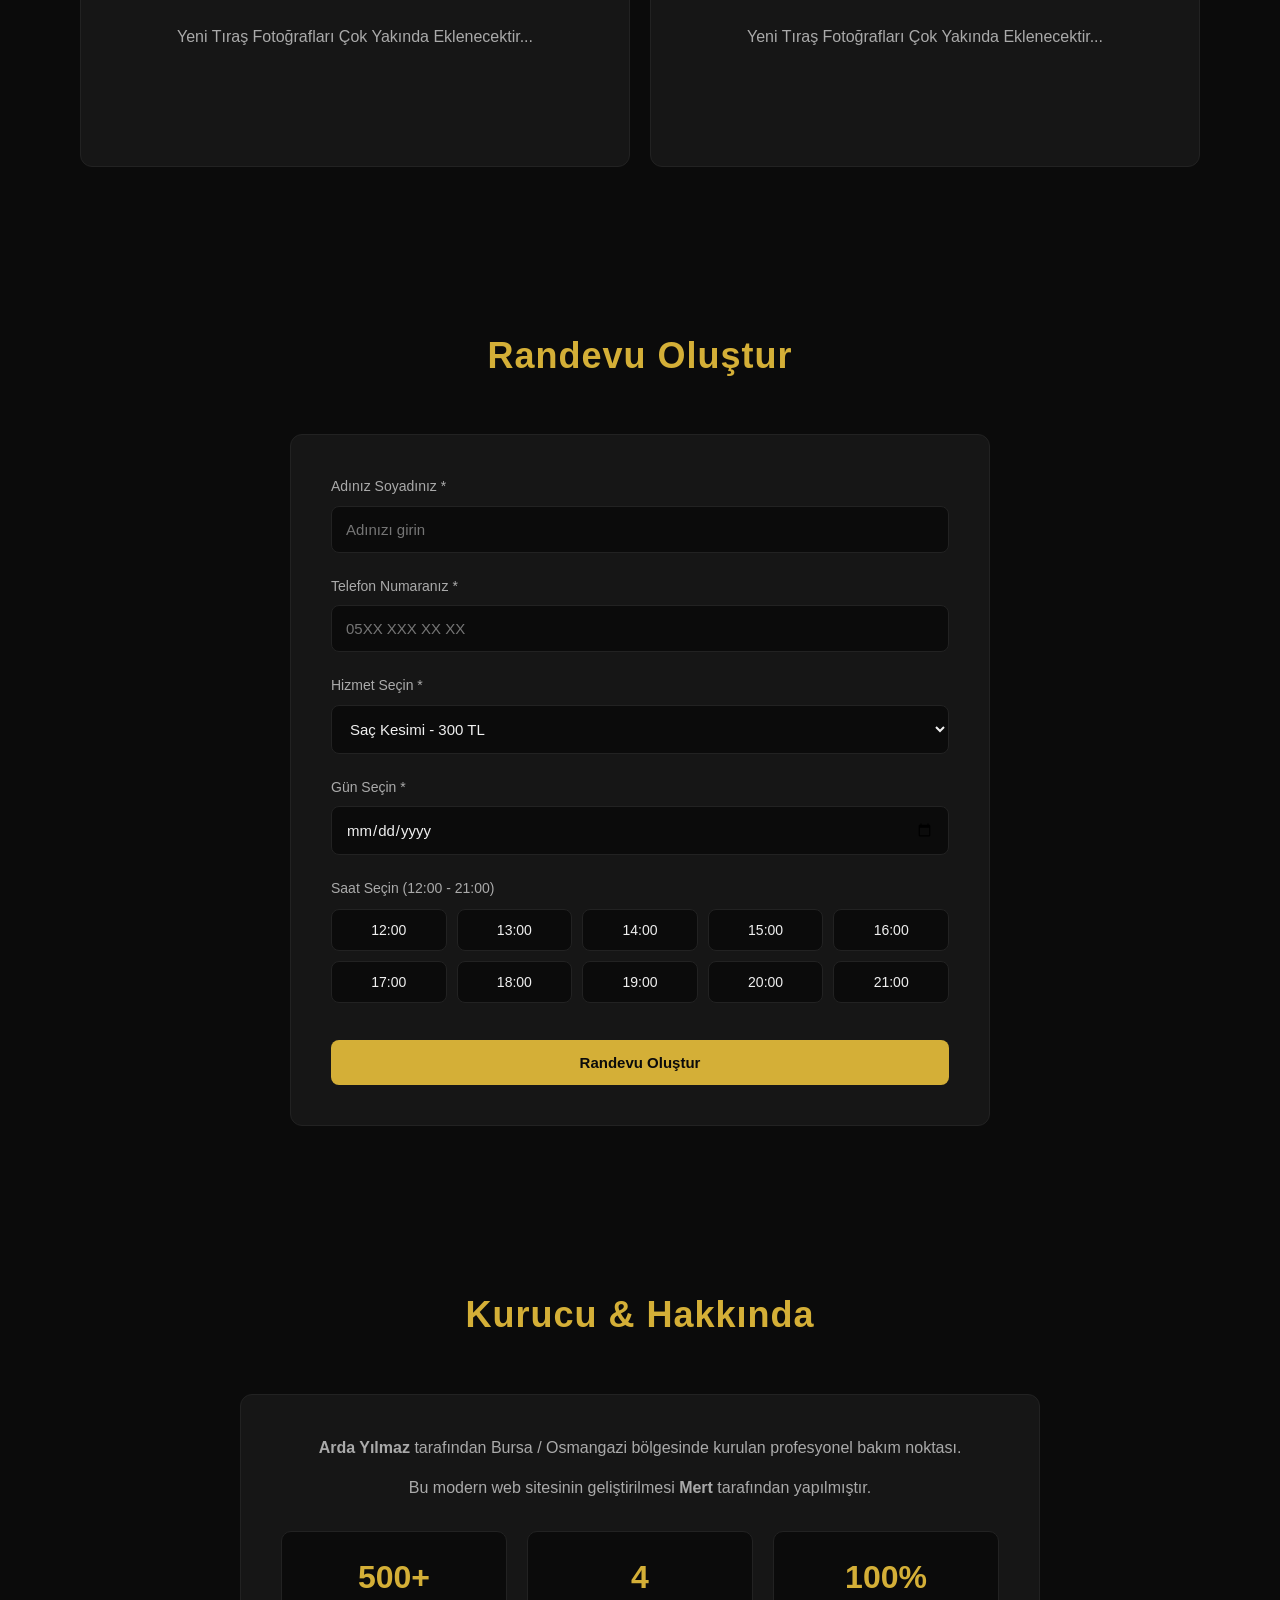
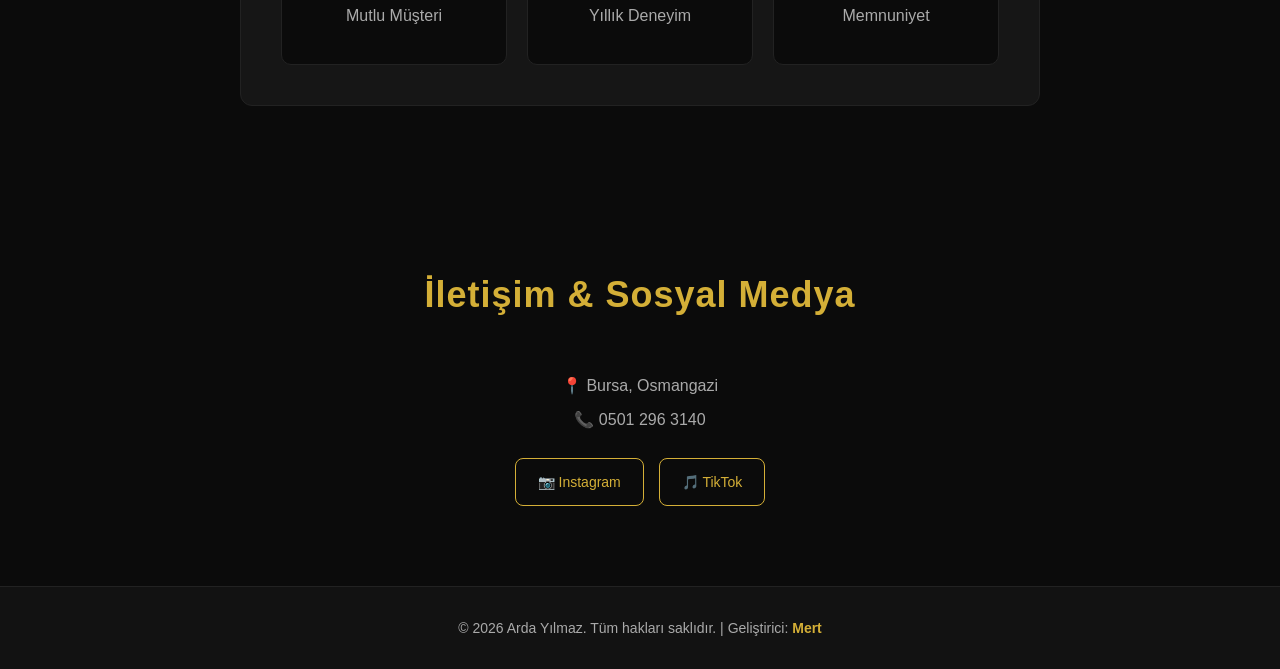
==== commit 9eb20143: "Add files via upload" ====
--- a/index.html
+++ b/index.html
@@ -4,24 +4,137 @@
     <meta charset="UTF-8">
     <meta name="viewport" content="width=device-width, initial-scale=1.0">
     <title>Arda Yılmaz | Profesyonel Berber</title>
-    <link rel="stylesheet" href="css/style.css">
+    <style>
+        :root {
+            --bg: #0b0b0b;
+            --card: #161616;
+            --text: #f0f0f0;
+            --muted: #aaa;
+            --border: #222;
+            --header: #121212;
+            --accent: #d4af37;
+            --accent-hover: #f3c653;
+            --success: #2ecc71;
+            --danger: #e74c3c;
+        }
+
+        [data-theme="light"] {
+            --bg: #f4f4f4;
+            --card: #ffffff;
+            --text: #222222;
+            --muted: #666666;
+            --border: #dddddd;
+            --header: #ffffff;
+            --accent: #b89728;
+            --accent-hover: #d4af37;
+        }
+
+        * { margin: 0; padding: 0; box-sizing: border-box; font-family: 'Segoe UI', Tahoma, Geneva, Verdana, sans-serif; transition: background 0.3s, color 0.3s; }
+        html { scroll-behavior: smooth; }
+        body { background: var(--bg); color: var(--text); line-height: 1.6; overflow-x: hidden; }
+
+        header { background: var(--header); padding: 15px 40px; display: flex; justify-content: space-between; align-items: center; border-bottom: 1px solid var(--border); position: sticky; top: 0; z-index: 1000; }
+        .logo { font-size: 22px; font-weight: bold; color: var(--accent); letter-spacing: 2px; }
+        
+        nav { display: flex; gap: 25px; align-items: center; }
+        nav a { color: var(--muted); text-decoration: none; transition: 0.3s; font-size: 15px; font-weight: 500; }
+        nav a:hover { color: var(--accent); }
+
+        .header-controls { display: flex; gap: 12px; align-items: center; }
+        .theme-btn, .lang-btn { background: none; border: 1px solid var(--border); color: var(--text); padding: 6px 14px; border-radius: 6px; cursor: pointer; font-size: 13px; transition: 0.3s; }
+        .theme-btn:hover, .lang-btn:hover { border-color: var(--accent); color: var(--accent); }
+        .menu-toggle { display: none; flex-direction: column; cursor: pointer; gap: 5px; }
+        .menu-toggle span { width: 25px; height: 3px; background: var(--accent); border-radius: 2px; }
+
+        .hero { min-height: 85vh; display: flex; flex-direction: column; justify-content: center; align-items: center; text-align: center; background: linear-gradient(rgba(0,0,0,0.75), rgba(0,0,0,0.9)), #111; padding: 0 20px; }
+        .status-badge { display: inline-flex; align-items: center; gap: 8px; background: var(--card); border: 1px solid var(--border); padding: 8px 18px; border-radius: 30px; font-size: 13px; margin-bottom: 20px; }
+        .status-dot { width: 10px; height: 10px; border-radius: 50%; animation: pulse 2s infinite; }
+        .status-dot.open { background: var(--success); box-shadow: 0 0 10px var(--success); }
+        .status-dot.closed { background: var(--danger); }
+        @keyframes pulse { 0%, 100% { opacity: 1; } 50% { opacity: 0.5; } }
+        
+        .hero h1 { font-size: 52px; margin-bottom: 12px; color: #fff; letter-spacing: 2px; }
+        .hero .slogan { font-size: 22px; color: var(--accent); margin-bottom: 15px; font-style: italic; }
+        .hero p { font-size: 17px; color: #aaa; margin-bottom: 30px; max-width: 500px; }
+        
+        .btn { background: var(--accent); color: #0b0b0b; padding: 14px 36px; border: none; border-radius: 8px; font-weight: bold; cursor: pointer; text-decoration: none; transition: 0.3s; display: inline-block; font-size: 15px; }
+        .btn:hover { background: var(--accent-hover); transform: translateY(-3px); }
+
+        section { padding: 80px 40px; max-width: 1200px; margin: 0 auto; opacity: 0; transform: translateY(30px); transition: opacity 0.7s ease-out, transform 0.7s ease-out; }
+        section.visible { opacity: 1; transform: translateY(0); }
+        h2 { text-align: center; font-size: 36px; margin-bottom: 50px; color: var(--accent); letter-spacing: 1px; }
+
+        .services-grid { display: grid; grid-template-columns: repeat(auto-fit, minmax(260px, 1fr)); gap: 25px; }
+        .card { background: var(--card); padding: 35px 25px; border-radius: 12px; border: 1px solid var(--border); text-align: center; transition: 0.4s; }
+        .card:hover { transform: translateY(-8px); border-color: var(--accent); }
+        .card h3 { margin-bottom: 12px; color: var(--text); font-size: 20px; }
+        .card p { color: var(--muted); font-size: 14px; }
+        .price { color: var(--accent); font-size: 26px; font-weight: bold; margin-top: 18px; }
+
+        .gallery-grid { display: grid; grid-template-columns: repeat(auto-fit, minmax(280px, 1fr)); gap: 20px; }
+        .gallery-item { border-radius: 12px; border: 1px solid var(--border); height: 260px; background: var(--card); display: flex; flex-direction: column; justify-content: center; align-items: center; color: var(--muted); padding: 20px; text-align: center; }
+
+        .booking-box { background: var(--card); padding: 40px; border-radius: 12px; border: 1px solid var(--border); max-width: 700px; margin: 0 auto; }
+        .form-group { margin-bottom: 22px; }
+        .form-group label { display: block; margin-bottom: 8px; color: var(--muted); font-size: 14px; font-weight: 500; }
+        .form-group input, .form-group select { width: 100%; padding: 14px; background: var(--bg); border: 1px solid var(--border); color: var(--text); border-radius: 8px; outline: none; font-size: 15px; }
+        .hours-grid { display: grid; grid-template-columns: repeat(5, 1fr); gap: 10px; margin-top: 10px; }
+        .hour-btn { background: var(--bg); border: 1px solid var(--border); color: var(--text); padding: 12px; border-radius: 8px; cursor: pointer; text-align: center; font-size: 14px; transition: 0.3s; }
+        .hour-btn:hover { border-color: var(--accent); }
+        .hour-btn.selected { background: var(--accent); color: #0b0b0b; font-weight: bold; }
+        .form-error { color: var(--danger); font-size: 13px; margin-top: 5px; display: none; }
+        .form-error.show { display: block; }
+        .success-message { background: rgba(46,204,113,0.1); border: 1px solid var(--success); color: var(--success); padding: 15px; border-radius: 8px; margin-top: 15px; text-align: center; display: none; font-weight: 500; }
+        .success-message.show { display: block; }
+
+        .about-box { background: var(--card); padding: 40px; border-radius: 12px; border: 1px solid var(--border); text-align: center; max-width: 800px; margin: 0 auto; }
+        .about-box p { color: var(--muted); margin-bottom: 15px; font-size: 16px; }
+        .stats-grid { display: grid; grid-template-columns: repeat(auto-fit, minmax(150px, 1fr)); gap: 20px; margin-top: 30px; }
+        .stat-item { text-align: center; padding: 20px; background: var(--bg); border-radius: 10px; border: 1px solid var(--border); }
+        .stat-item h3 { color: var(--accent); font-size: 32px; }
+
+        .contact-info { margin-bottom: 25px; text-align: center; }
+        .contact-info p { margin-bottom: 8px; color: var(--muted); font-size: 16px; }
+        .social-links { display: flex; justify-content: center; gap: 15px; margin-top: 25px; flex-wrap: wrap; }
+        .social-links a { color: var(--accent); text-decoration: none; border: 1px solid var(--accent); padding: 12px 22px; border-radius: 8px; font-size: 14px; transition: 0.3s; }
+        .social-links a:hover { background: var(--accent); color: #0b0b0b; }
+
+        .float-whatsapp { position: fixed; bottom: 25px; right: 25px; background: #25d366; color: #fff; width: 60px; height: 60px; border-radius: 50%; display: flex; justify-content: center; align-items: center; font-size: 28px; text-decoration: none; z-index: 999; }
+        .admin-link { position: fixed; bottom: 25px; left: 25px; background: var(--card); color: var(--accent); width: 50px; height: 50px; border-radius: 50%; display: flex; justify-content: center; align-items: center; font-size: 20px; border: 1px solid var(--border); text-decoration: none; z-index: 999; }
+
+        footer { text-align: center; padding: 30px; background: var(--header); border-top: 1px solid var(--border); color: var(--muted); font-size: 14px; }
+        footer span { color: var(--accent); font-weight: bold; }
+
+        @media (max-width: 768px) {
+            header { padding: 15px 20px; }
+            .menu-toggle { display: flex; }
+            nav { display: none; position: absolute; top: 65px; left: 0; width: 100%; background: var(--header); flex-direction: column; align-items: center; padding: 25px 0; border-bottom: 1px solid var(--border); }
+            nav.active { display: flex; }
+            nav a { margin: 12px 0; font-size: 17px; }
+            .hero h1 { font-size: 34px; }
+            section { padding: 50px 20px; }
+            h2 { font-size: 28px; }
+            .hours-grid { grid-template-columns: repeat(3, 1fr); }
+        }
+    </style>
 </head>
 <body>
 
 <header>
-    <div class="logo">✂️ ARDA YILMAZ</div>
+    <div class="logo">ARDA YILMAZ</div>
     <div class="header-controls">
-        <button class="theme-btn" onclick="temaDegistir()">🌙 Tema</button>
+        <button class="theme-btn" id="temaBtn" onclick="temaDegistir()">🌙</button>
+        <button class="lang-btn" id="dilBtn" onclick="dilDegistir()">EN</button>
         <div class="menu-toggle" onclick="menuAcKapat()">
             <span></span><span></span><span></span>
         </div>
     </div>
     <nav id="navMenu">
-        <a href="#hizmetler">Hizmetler</a>
-        <a href="#galeri">Galeri</a>
-        <a href="#randevu">Randevu Al</a>
-        <a href="#hakkinda">Hakkında</a>
-        <a href="#iletisim">İletişim</a>
+        <a href="#hizmetler" onclick="menuAcKapat()" data-tr="Hizmetler" data-en="Services">Hizmetler</a>
+        <a href="#galeri" onclick="menuAcKapat()" data-tr="Galeri" data-en="Gallery">Galeri</a>
+        <a href="#randevu" onclick="menuAcKapat()" data-tr="Randevu Al" data-en="Book Now">Randevu Al</a>
+        <a href="#hakkinda" onclick="menuAcKapat()" data-tr="Hakkında" data-en="About">Hakkında</a>
+        <a href="#iletisim" onclick="menuAcKapat()" data-tr="İletişim" data-en="Contact">İletişim</a>
     </nav>
 </header>
 
@@ -31,71 +144,60 @@
         <span id="durumText">Şu an Açık - Randevu Alabilirsiniz</span>
     </div>
     <h1>ARDA YILMAZ</h1>
-    <div class="slogan">"Tarzını Keskinleştir, Kendini Yenile!"</div>
-    <p>Bursa / Osmangazi • Profesyonel Saç Kesimi & Bakım</p>
-    <a href="#randevu" class="btn">Hemen Randevu Al</a>
+    <div class="slogan" id="heroSlogan">"Tarzını Keskinleştir, Kendini Yenile!"</div>
+    <p id="heroDesc">Bursa / Osmangazi • Profesyonel Saç Kesimi & Bakım</p>
+    <a href="#randevu" class="btn" id="heroBtn">Hemen Randevu Al</a>
 </div>
 
 <section id="hizmetler">
-    <h2>Hizmetler & Fiyatlar</h2>
+    <h2 id="baslikHizmet">Hizmetler & Fiyatlar</h2>
     <div class="services-grid">
         <div class="card">
-            <div class="card-icon">💇</div>
-            <h3>Saç Kesimi</h3>
-            <p>Modern ve yüz tipine uygun fade/crop kesim stilleri.</p>
-            <div class="price">300 <span>TL</span></div>
+            <h3 id="h1Title">Saç Kesimi</h3>
+            <p id="h1Desc">Modern ve yüz tipine uygun fade/crop kesim stilleri.</p>
+            <div class="price">300 TL</div>
         </div>
         <div class="card">
-            <div class="card-icon">🧔</div>
-            <h3>Sakal Şekillendirme</h3>
-            <p>Özenli hat çizgileri ve profesyonel bakım.</p>
-            <div class="price">100 <span>TL</span></div>
+            <h3 id="h2Title">Sakal Şekillendirme</h3>
+            <p id="h2Desc">Özenli hat çizgileri ve profesyonel bakım.</p>
+            <div class="price">100 TL</div>
         </div>
         <div class="card">
-            <div class="card-icon">✨</div>
-            <h3>Saç & Sakal Bakımı</h3>
-            <p>Komple bakım paketi ile kusursuz görünüm.</p>
-            <div class="price">400 <span>TL</span></div>
+            <h3 id="h3Title">Saç & Sakal Bakımı</h3>
+            <p id="h3Desc">Komple bakım paketi ile kusursuz görünüm.</p>
+            <div class="price">400 TL</div>
         </div>
         <div class="card">
-            <div class="card-icon">💨</div>
-            <h3>Fön & Stil Düzenleme</h3>
-            <p>Günlük tarza uygun form ve şekillendirme.</p>
-            <div class="price">100 <span>TL</span></div>
+            <h3 id="h4Title">Fön & Stil Düzenleme</h3>
+            <p id="h4Desc">Günlük tarza uygun form ve şekillendirme.</p>
+            <div class="price">100 TL</div>
         </div>
     </div>
 </section>
 
 <section id="galeri">
-    <h2>Çalışmalarımız</h2>
+    <h2 id="baslikGaleri">Çalışmalarımız</h2>
     <div class="gallery-grid">
-        <div class="gallery-item">
-            <p>📸 Yeni Tıraş Fotoğrafları Çok Yakında...</p>
-        </div>
-        <div class="gallery-item">
-            <p>📸 Yeni Tıraş Fotoğrafları Çok Yakında...</p>
-        </div>
-        <div class="gallery-item">
-            <p>📸 Yeni Tıraş Fotoğrafları Çok Yakında...</p>
-        </div>
+        <div class="gallery-item"><p id="galeriText">Yeni Tıraş Fotoğrafları Çok Yakında Eklenecektir...</p></div>
+        <div class="gallery-item"><p id="galeriText2">Yeni Tıraş Fotoğrafları Çok Yakında Eklenecektir...</p></div>
     </div>
 </section>
 
 <section id="randevu">
-    <h2>Randevu Oluştur</h2>
+    <h2 id="baslikRandevu">Randevu Oluştur</h2>
     <div class="booking-box">
         <div class="form-group">
-            <label>Adınız Soyadınız *</label>
+            <label id="labelAd">Adınız Soyadınız *</label>
             <input type="text" id="musteriAdi" placeholder="Adınızı girin">
             <div class="form-error" id="hataAd">Lütfen adınızı girin</div>
         </div>
         <div class="form-group">
-            <label>Telefon Numaranız *</label>
+            <label id="labelTel">Telefon Numaranız *</label>
             <input type="tel" id="musteriTel" placeholder="05XX XXX XX XX">
             <div class="form-error" id="hataTel">Geçerli bir telefon girin</div>
         </div>
         <div class="form-group">
-            <label>Hizmet Seçin *</label>
+            <label id="labelHizmet">Hizmet Seçin *</label>
             <select id="hizmetSecim">
                 <option value="Saç Kesimi - 300 TL">Saç Kesimi - 300 TL</option>
                 <option value="Sakal Şekillendirme - 100 TL">Sakal Şekillendirme - 100 TL</option>
@@ -104,12 +206,12 @@
             </select>
         </div>
         <div class="form-group">
-            <label>Gün Seçin *</label>
+            <label id="labelTarih">Gün Seçin *</label>
             <input type="date" id="randevuTarihi">
             <div class="form-error" id="hataTarih">Lütfen tarih seçin</div>
         </div>
         <div class="form-group">
-            <label>Saat Seçin (12:00 - 21:00)</label>
+            <label id="labelSaat">Saat Seçin (12:00 - 21:00)</label>
             <div class="hours-grid">
                 <button type="button" class="hour-btn" onclick="saatSec(this)">12:00</button>
                 <button type="button" class="hour-btn" onclick="saatSec(this)">13:00</button>
@@ -124,39 +226,26 @@
             </div>
             <div class="form-error" id="hataSaat">Lütfen saat seçin</div>
         </div>
-        <div class="success-message" id="basariMesaj">
-            ✅ Randevunuz başarıyla kaydedildi! Size en kısa sürede dönüş yapılacak.
-        </div>
-        <button type="button" class="btn" style="width:100%;margin-top:15px" onclick="randevuKaydet()">
-            Randevu Oluştur
-        </button>
+        <div class="success-message" id="basariMesaj">✅ Randevunuz başarıyla kaydedildi!</div>
+        <button type="button" class="btn" style="width:100%;margin-top:15px" onclick="randevuKaydet()" id="btnRandevu">Randevu Oluştur</button>
     </div>
 </section>
 
 <section id="hakkinda">
-    <h2>Kurucu & Hakkında</h2>
+    <h2 id="baslikHakkinda">Kurucu & Hakkında</h2>
     <div class="about-box">
-        <p><strong>Arda Yılmaz</strong> tarafından Bursa / Osmangazi bölgesinde kurulan profesyonel bakım noktası.</p>
-        <p>Bu modern web sitesinin geliştirilmesi <strong>Mert</strong> tarafından yapılmıştır.</p>
+        <p id="hakkindaText1"><strong>Arda Yılmaz</strong> tarafından Bursa / Osmangazi bölgesinde kurulan profesyonel bakım noktası.</p>
+        <p id="hakkindaText2">Bu modern web sitesinin geliştirilmesi <strong>Mert</strong> tarafından yapılmıştır.</p>
         <div class="stats-grid">
-            <div class="stat-item">
-                <h3>500+</h3>
-                <p>Mutlu Müşteri</p>
-            </div>
-            <div class="stat-item">
-                <h3>4</h3>
-                <p>Yıllık Deneyim</p>
-            </div>
-            <div class="stat-item">
-                <h3>100%</h3>
-                <p>Memnuniyet</p>
-            </div>
+            <div class="stat-item"><h3>500+</h3><p id="stat1">Mutlu Müşteri</p></div>
+            <div class="stat-item"><h3>4</h3><p id="stat2">Yıllık Deneyim</p></div>
+            <div class="stat-item"><h3>100%</h3><p id="stat3">Memnuniyet</p></div>
         </div>
     </div>
 </section>
 
 <section id="iletisim" style="text-align:center;">
-    <h2>İletişim & Sosyal Medya</h2>
+    <h2 id="baslikIletisim">İletişim & Sosyal Medya</h2>
     <div class="contact-info">
         <p>📍 Bursa, Osmangazi</p>
         <p>📞 0501 296 3140</p>
@@ -174,6 +263,250 @@
     <p>&copy; 2026 Arda Yılmaz. Tüm hakları saklıdır. | Geliştirici: <span>Mert</span></p>
 </footer>
 
-<script src="js/main.js"></script>
+<script>
+let secilenSaat = "";
+let aktifDil = localStorage.getItem('dil') || 'tr';
+
+const ceviriler = {
+    tr: {
+        durumAcik: "Şu an Açık - Randevu Alabilirsiniz",
+        durumKapali: "Şu an Kapalı - Yarın İçin Randevu Bırakabilirsiniz",
+        slogan: '"Tarzını Keskinleştir, Kendini Yenile!"',
+        heroDesc: "Bursa / Osmangazi • Profesyonel Saç Kesimi & Bakım",
+        heroBtn: "Hemen Randevu Al",
+        baslikHizmet: "Hizmetler & Fiyatlar",
+        h1Title: "Saç Kesimi",
+        h1Desc: "Modern ve yüz tipine uygun fade/crop kesim stilleri.",
+        h2Title: "Sakal Şekillendirme",
+        h2Desc: "Özenli hat çizgileri ve profesyonel bakım.",
+        h3Title: "Saç & Sakal Bakımı",
+        h3Desc: "Komple bakım paketi ile kusursuz görünüm.",
+        h4Title: "Fön & Stil Düzenleme",
+        h4Desc: "Günlük tarza uygun form ve şekillendirme.",
+        baslikGaleri: "Çalışmalarımız",
+        galeriText: "Yeni Tıraş Fotoğrafları Çok Yakında Eklenecektir...",
+        baslikRandevu: "Randevu Oluştur",
+        labelAd: "Adınız Soyadınız *",
+        labelTel: "Telefon Numaranız *",
+        labelHizmet: "Hizmet Seçin *",
+        labelTarih: "Gün Seçin *",
+        labelSaat: "Saat Seçin (12:00 - 21:00)",
+        btnRandevu: "Randevu Oluştur",
+        baslikHakkinda: "Kurucu & Hakkında",
+        hakkindaText1: "<strong>Arda Yılmaz</strong> tarafından Bursa / Osmangazi bölgesinde kurulan profesyonel bakım noktası.",
+        hakkindaText2: "Bu modern web sitesinin geliştirilmesi <strong>Mert</strong> tarafından yapılmıştır.",
+        stat1: "Mutlu Müşteri",
+        stat2: "Yıllık Deneyim",
+        stat3: "Memnuniyet",
+        baslikIletisim: "İletişim & Sosyal Medya",
+        navHizmetler: "Hizmetler",
+        navGaleri: "Galeri",
+        navRandevu: "Randevu Al",
+        navHakkinda: "Hakkında",
+        navIletisim: "İletişim"
+    },
+    en: {
+        durumAcik: "Currently Open - You Can Book Now",
+        durumKapali: "Currently Closed - Leave an Appointment for Tomorrow",
+        slogan: '"Sharpen Your Style, Renew Yourself!"',
+        heroDesc: "Bursa / Osmangazi • Professional Haircut & Care",
+        heroBtn: "Book Now",
+        baslikHizmet: "Services & Prices",
+        h1Title: "Haircut",
+        h1Desc: "Modern fade/crop styles suitable for your face type.",
+        h2Title: "Beard Shaping",
+        h2Desc: "Precise line work and professional care.",
+        h3Title: "Hair & Beard Care",
+        h3Desc: "Complete care package for a flawless look.",
+        h4Title: "Blow Dry & Styling",
+        h4Desc: "Daily style-appropriate form and shaping.",
+        baslikGaleri: "Our Work",
+        galeriText: "New Haircut Photos Coming Soon...",
+        baslikRandevu: "Book Appointment",
+        labelAd: "Full Name *",
+        labelTel: "Phone Number *",
+        labelHizmet: "Select Service *",
+        labelTarih: "Select Date *",
+        labelSaat: "Select Time (12:00 - 21:00)",
+        btnRandevu: "Create Appointment",
+        baslikHakkinda: "Founder & About",
+        hakkindaText1: "A professional grooming spot established by <strong>Arda Yılmaz</strong> in Bursa / Osmangazi.",
+        hakkindaText2: "This modern website was developed by <strong>Mert</strong>.",
+        stat1: "Happy Customers",
+        stat2: "Years Experience",
+        stat3: "Satisfaction",
+        baslikIletisim: "Contact & Social Media",
+        navHizmetler: "Services",
+        navGaleri: "Gallery",
+        navRandevu: "Book Now",
+        navHakkinda: "About",
+        navIletisim: "Contact"
+    }
+};
+
+function menuAcKapat() {
+    document.getElementById('navMenu').classList.toggle('active');
+}
+
+function temaDegistir() {
+    const html = document.documentElement;
+    const btn = document.getElementById('temaBtn');
+    if (html.getAttribute('data-theme') === 'light') {
+        html.removeAttribute('data-theme');
+        localStorage.setItem('tema', 'dark');
+        btn.innerText = '🌙';
+    } else {
+        html.setAttribute('data-theme', 'light');
+        localStorage.setItem('tema', 'light');
+        btn.innerText = '☀️';
+    }
+}
+
+function dilDegistir() {
+    aktifDil = aktifDil === 'tr' ? 'en' : 'tr';
+    localStorage.setItem('dil', aktifDil);
+    document.getElementById('dilBtn').innerText = aktifDil === 'tr' ? 'EN' : 'TR';
+    dilUygula();
+    durumKontrol();
+}
+
+function dilUygula() {
+    const c = ceviriler[aktifDil];
+    document.getElementById('heroSlogan').innerText = c.slogan;
+    document.getElementById('heroDesc').innerText = c.heroDesc;
+    document.getElementById('heroBtn').innerText = c.heroBtn;
+    document.getElementById('baslikHizmet').innerText = c.baslikHizmet;
+    document.getElementById('h1Title').innerText = c.h1Title;
+    document.getElementById('h1Desc').innerText = c.h1Desc;
+    document.getElementById('h2Title').innerText = c.h2Title;
+    document.getElementById('h2Desc').innerText = c.h2Desc;
+    document.getElementById('h3Title').innerText = c.h3Title;
+    document.getElementById('h3Desc').innerText = c.h3Desc;
+    document.getElementById('h4Title').innerText = c.h4Title;
+    document.getElementById('h4Desc').innerText = c.h4Desc;
+    document.getElementById('baslikGaleri').innerText = c.baslikGaleri;
+    document.getElementById('galeriText').innerText = c.galeriText;
+    document.getElementById('galeriText2').innerText = c.galeriText;
+    document.getElementById('baslikRandevu').innerText = c.baslikRandevu;
+    document.getElementById('labelAd').innerText = c.labelAd;
+    document.getElementById('labelTel').innerText = c.labelTel;
+    document.getElementById('labelHizmet').innerText = c.labelHizmet;
+    document.getElementById('labelTarih').innerText = c.labelTarih;
+    document.getElementById('labelSaat').innerText = c.labelSaat;
+    document.getElementById('btnRandevu').innerText = c.btnRandevu;
+    document.getElementById('baslikHakkinda').innerText = c.baslikHakkinda;
+    document.getElementById('hakkindaText1').innerHTML = c.hakkindaText1;
+    document.getElementById('hakkindaText2').innerHTML = c.hakkindaText2;
+    document.getElementById('stat1').innerText = c.stat1;
+    document.getElementById('stat2').innerText = c.stat2;
+    document.getElementById('stat3').innerText = c.stat3;
+    document.getElementById('baslikIletisim').innerText = c.baslikIletisim;
+    
+    const navLinks = document.querySelectorAll('nav a');
+    navLinks[0].innerText = c.navHizmetler;
+    navLinks[1].innerText = c.navGaleri;
+    navLinks[2].innerText = c.navRandevu;
+    navLinks[3].innerText = c.navHakkinda;
+    navLinks[4].innerText = c.navIletisim;
+}
+
+function durumKontrol() {
+    const simdi = new Date();
+    const saat = simdi.getHours();
+    const dot = document.getElementById('durumDot');
+    const text = document.getElementById('durumText');
+    const c = ceviriler[aktifDil];
+
+    if (saat >= 12 && saat < 21) {
+        dot.className = "status-dot open";
+        text.innerText = c.durumAcik;
+    } else {
+        dot.className = "status-dot closed";
+        text.innerText = c.durumKapali;
+    }
+}
+
+function saatSec(element) {
+    document.querySelectorAll('.hour-btn').forEach(btn => btn.classList.remove('selected'));
+    element.classList.add('selected');
+    secilenSaat = element.innerText;
+    document.getElementById('hataSaat').classList.remove('show');
+}
+
+function formuKontrolEt() {
+    let hatasiz = true;
+    const ad = document.getElementById('musteriAdi').value.trim();
+    const tel = document.getElementById('musteriTel').value.trim();
+    const tarih = document.getElementById('randevuTarihi').value;
+    
+    if (ad.length < 2) { document.getElementById('hataAd').classList.add('show'); hatasiz = false; }
+    else { document.getElementById('hataAd').classList.remove('show'); }
+    
+    const telTemiz = tel.replace(/\s/g, '').replace(/^0/, '');
+    if (telTemiz.length < 10) { document.getElementById('hataTel').classList.add('show'); hatasiz = false; }
+    else { document.getElementById('hataTel').classList.remove('show'); }
+    
+    if (!tarih) { document.getElementById('hataTarih').classList.add('show'); hatasiz = false; }
+    else { document.getElementById('hataTarih').classList.remove('show'); }
+    
+    if (!secilenSaat) { document.getElementById('hataSaat').classList.add('show'); hatasiz = false; }
+    else { document.getElementById('hataSaat').classList.remove('show'); }
+    
+    return hatasiz;
+}
+
+function randevuKaydet() {
+    if (!formuKontrolEt()) return;
+    
+    const yeniRandevu = {
+        id: Date.now(),
+        ad: document.getElementById('musteriAdi').value.trim(),
+        tel: document.getElementById('musteriTel').value.trim(),
+        hizmet: document.getElementById('hizmetSecim').value,
+        tarih: document.getElementById('randevuTarihi').value,
+        saat: secilenSaat,
+        durum: "Bekliyor",
+        olusturmaTarihi: new Date().toISOString()
+    };
+    
+    let randevular = JSON.parse(localStorage.getItem('randevular')) || [];
+    randevular.push(yeniRandevu);
+    localStorage.setItem('randevular', JSON.stringify(randevular));
+    
+    document.getElementById('basariMesaj').classList.add('show');
+    document.getElementById('musteriAdi').value = '';
+    document.getElementById('musteriTel').value = '';
+    document.getElementById('randevuTarihi').value = '';
+    document.querySelectorAll('.hour-btn').forEach(btn => btn.classList.remove('selected'));
+    secilenSaat = '';
+    
+    setTimeout(() => { document.getElementById('basariMesaj').classList.remove('show'); }, 3000);
+}
+
+document.addEventListener('DOMContentLoaded', function() {
+    // Tema yükle
+    const kayitliTema = localStorage.getItem('tema');
+    if (kayitliTema === 'light') {
+        document.documentElement.setAttribute('data-theme', 'light');
+        document.getElementById('temaBtn').innerText = '☀️';
+    }
+    
+    // Dil yükle
+    document.getElementById('dilBtn').innerText = aktifDil === 'tr' ? 'EN' : 'TR';
+    if (aktifDil === 'en') dilUygula();
+    
+    durumKontrol();
+    
+    const bugun = new Date().toISOString().split('T')[0];
+    document.getElementById('randevuTarihi').setAttribute('min', bugun);
+    
+    const gozlemci = new IntersectionObserver((entries) => {
+        entries.forEach(entry => { if (entry.isIntersecting) entry.target.classList.add('visible'); });
+    }, { threshold: 0.1 });
+    
+    document.querySelectorAll('section').forEach(section => gozlemci.observe(section));
+});
+</script>
+
 </body>
 </html>
